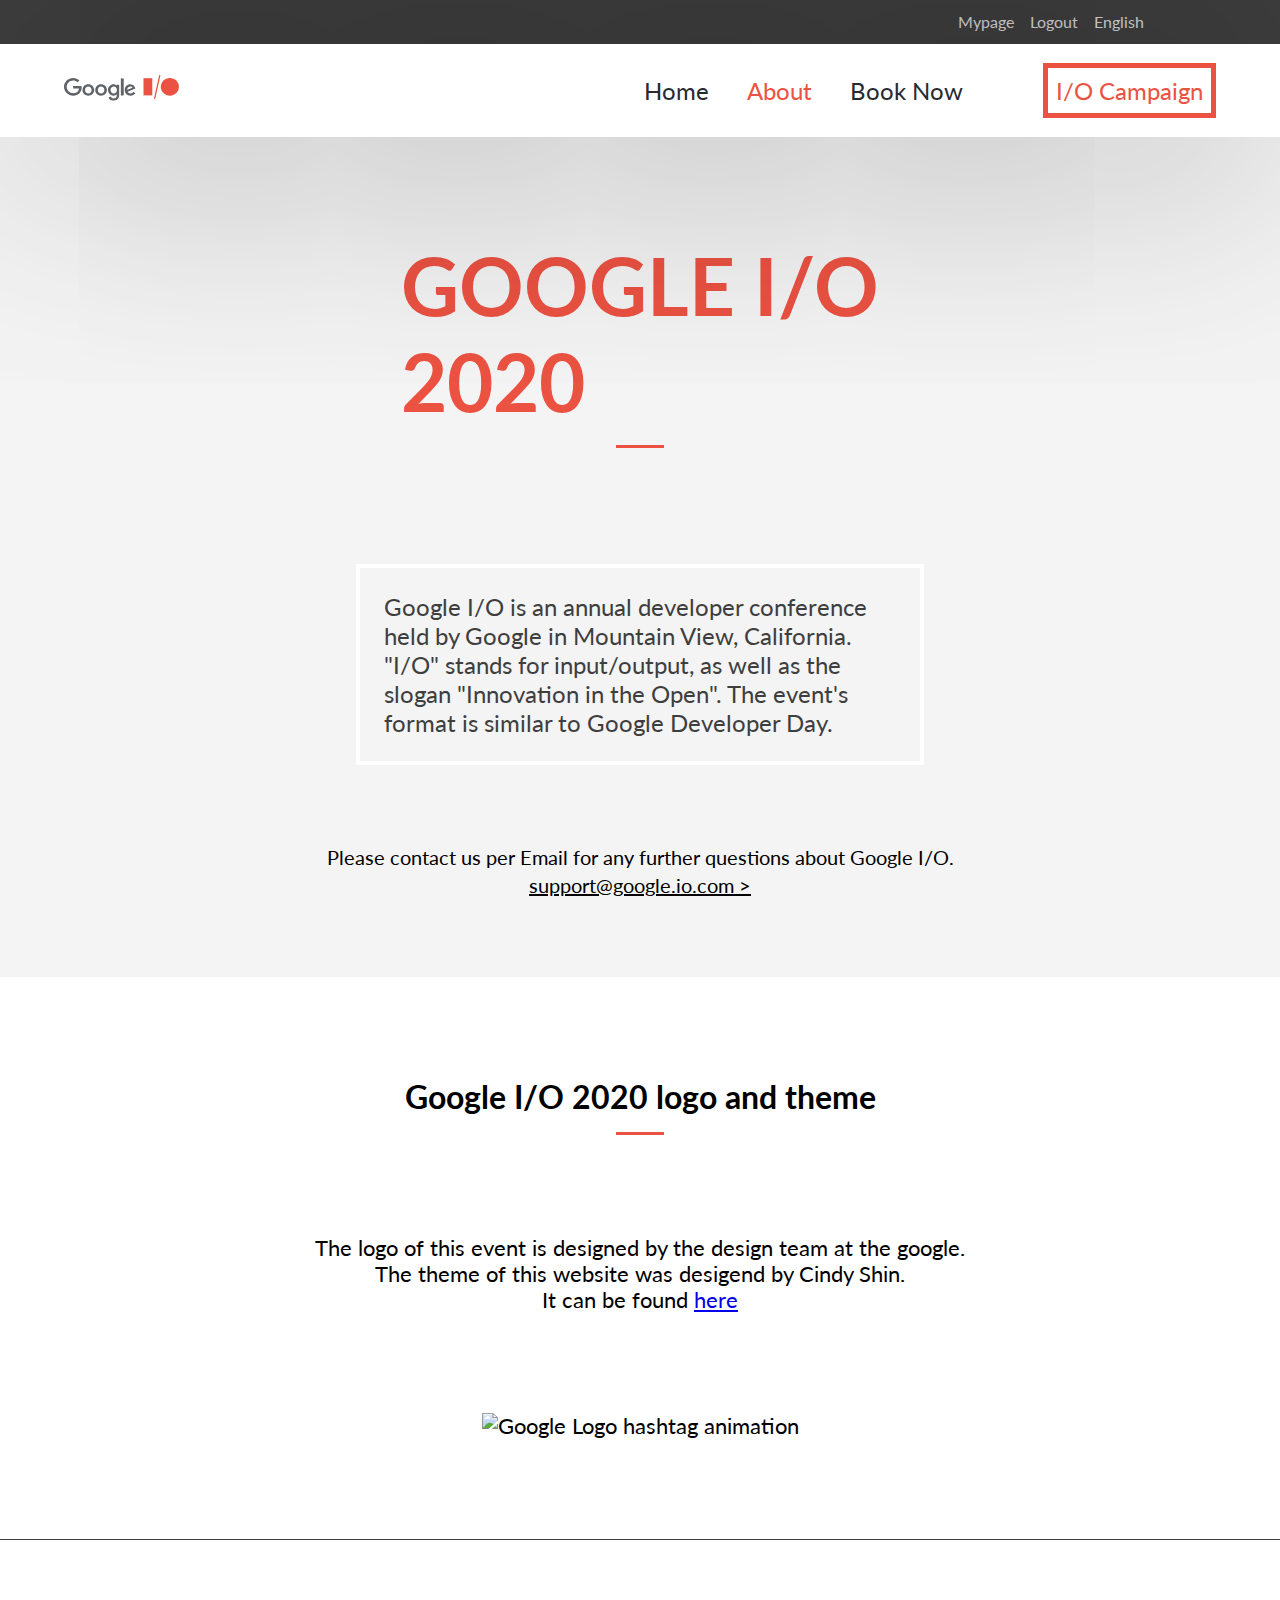
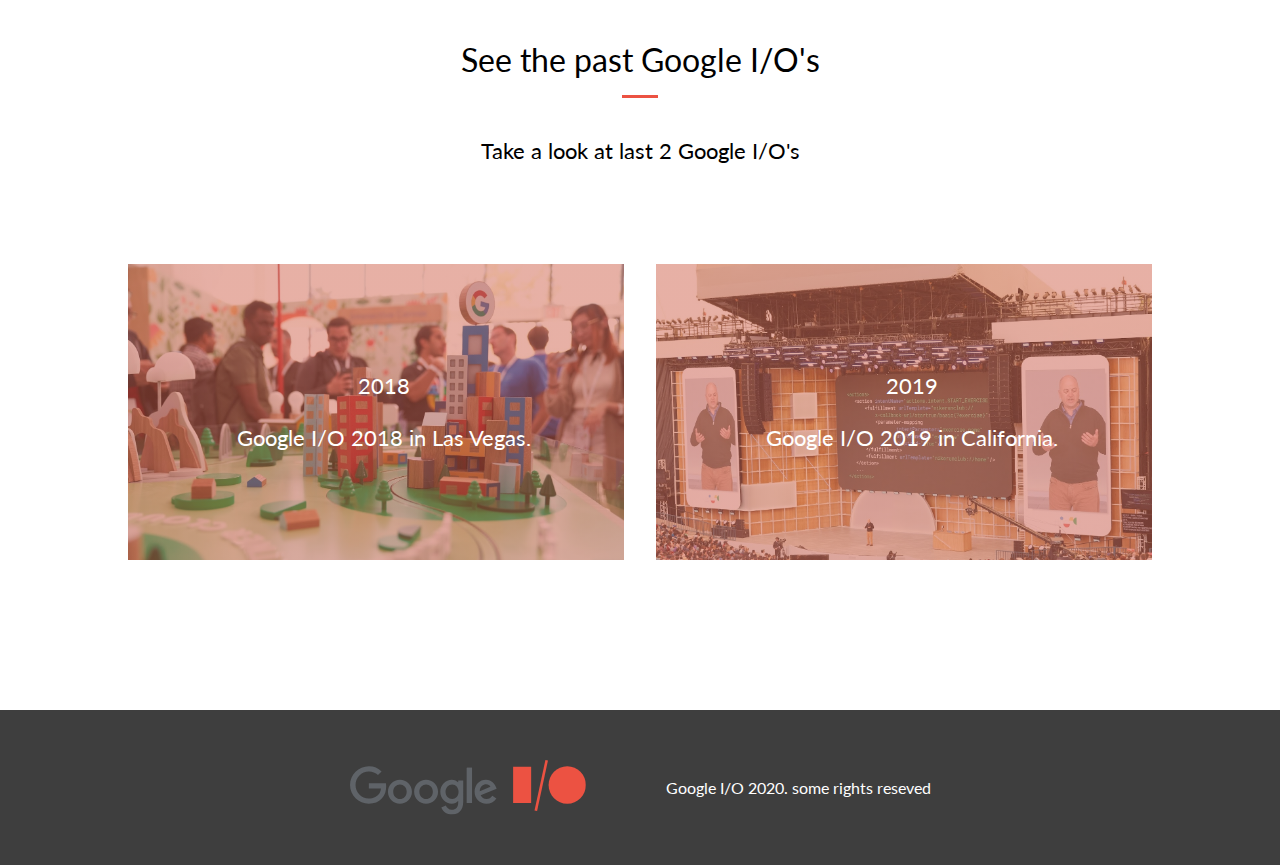
==== about.html @ d373714a "Added content in Book Now page" ====
<!DOCTYPE html>
<html lang="en">
<head>
    <meta charset="UTF-8">
    <meta name="viewport" content="width=device-width, initial-scale=1.0">
    <title>Google I/O</title>
    <link rel="stylesheet" href="header.css">
    <link rel="stylesheet" href="index.css">
    <link rel="stylesheet" href="about.css">
    <link rel="shortcut icon" href="images/Schedule–GoogleI_O2018-0.svg">
    <link href="https://fonts.googleapis.com/css2?family=Lato:ital,wght@0,100;0,300;0,400;0,700;0,900;1,100;1,300&display=swap" rel="stylesheet">
    <script src="https://kit.fontawesome.com/b25b506002.js" crossorigin="anonymous"></script>
</head>
<body>
    <header>
        <div class="upper-nav hide-on-mobile">
            <ul class="upper-nav-a">
                <li>
                    <a class="eas" href="#">
                        English
                    </a>
                    <a class="eas" href="#">
                        Logout
                    </a>
                    <a class="eas" href="#">
                        Mypage
                    </a>
                    <a class="icon" href="#">
                        <i class="fab fa-twitter"></i>
                    </a>
                    <a class="icon" href="#">
                        <i class="fab fa-facebook-f"></i>
                    </a>
                </li>
            </ul>
        </div>
    </header>
    <nav class="hide-on-mobile">
        <div class="lower-nav">
            <div class="w-10 m-auto">
                <img src="images/GoogleI_O2020-0.svg" alt="IO_Logo">
            </div>
            <div class="nav-links">
                <div class="p1">
                    <a class="no-text-decoration p1" href="/Index.html">
                        Home
                    </a>
                    <a class="no-text-decoration current-page p1" href="/about.html">
                        About
                    </a>
                    <a class="no-text-decoration p1" href="/booknow.html">
                        Book Now
                    </a>
                </div>
                <div class="no-text-decoration">
                    <a class="campaign no-text-decoration p2" href="#">
                        I/O Campaign
                    </a>
                </div>
            </div>
        </div>
    </nav>
    <nav class="show-on-mobile">
        <button class="hamburger">
            <img src="images/hamburger.png" class="icon" alt="hamburger">
        </button>
    </nav>
    <section>
         <div class="about-event">
            <div class="support-event align-center">
                <h1>GOOGLE I/O</h1>
                <h1>2020</h1>
            </div>
            <div class="about-event-quote">
                Google I/O is an annual developer conference held by Google in Mountain View, California. "I/O" stands for input/output, as well as the slogan "Innovation in the Open". The event's format is similar to Google Developer Day.
            </div>
            <div class="contact-us">
                <p>Please contact us per Email for any further questions about Google I/O.</p>
            </div>
            <div class="email align-center">
                <p class="m-auto">support@google.io.com ></p>
            </div>
        </div>
    </section>
    <section class="summit-logo">
        <div class="event-name align-center">
            <h4>Google I/O 2020 logo and theme</h4>
        </div>
        <div class="credit-section">
            <div class="credits align-center">
                <p>The logo of this event is designed by the design team at the google.</p>
            </div>
            <div class="credits align-center">
                <p>The theme of this website was desigend by Cindy Shin.</p>
            </div>
            <div class="credits align-center">
                <p>It can be found <a href="https://www.behance.net/gallery/29845175/CC-Global-Summit-2015" class="link-without-decoration">here</a></p>
            </div>
        </div>
        <div class="credits align-center">
            <img alt="Google Logo hashtag animation" class="w-100" src="https://storage.googleapis.com/io-2020-266123.appspot.com/assets/global/hashtag-logo.gif">
        </div>
    </section>
    <aside class="past">
        <div class="old-event align-center">
            See the past Google I/O's
        </div>
        <div class="credits align-center credit-section">
            <p>Take a look at last 2 Google I/O's</p>
        </div>
        <div class="past-event">
            <div class="event-one">
                <div class="bottomLeft">
                    <div class="credits align-center color-white">
                        <div class="credits align-center color-white ">
                            2018
                        </div>
                        <br/>
                        <div class="credits align-center color-white">
                            Google I/O 2018 in Las Vegas.
                        </div>
                    </div>
                    
                </div>
            </div>
            <div class="event-two">
                <div class="bottomLeft">
                    <div class="credits align-center color-white">
                        <div class="credits align-center color-white ">
                            2019
                        </div>
                        <br/>
                        <div class="credits align-center color-white">
                            Google I/O 2019 in California.
                        </div>
                    </div>
                </div>
            </div>
        </div>
    </aside>
    <footer class="footer dark-background">
        <img src="images/GoogleI_O2020-0.svg" class="image-width-20" alt="IO_Logo">
        <span class="margin-left-large color-white">Google I/O 2020. some rights reseved</span>
    </footer>
</body>
</html>
---- header.css ----
:root {
  --black-color: #272a31;
  --orange-color: #ec5242;
  --light-grey-color: #d3d3d3;
  --dark-grey-color: #3e3e3e;
}

* {
  margin: 0;
  padding: 0;
  font-family: "Lato", sans-serif;
}

@font-face {
  font-family: cocogoose, sans-serif;
  src: url("fonts/Cocogoose Pro Regular Trial.ttf");
}

/* Header styling: */

.upper-nav {
  background-color: var(--dark-grey-color);
  height: 1.75rem;
  width: 100%;
  padding: 0.5rem 0;
}

.upper-nav-a {
  margin-right: 10%;
}

.eas {
  font-family: Lato, sans-serif;
  font-weight: 400;
  font-size: 1rem;
  text-decoration: none;
  float: right;
  padding: 0.25rem 0.5rem;
  color: var(--light-grey-color);
}

.icon {
  float: right;
  padding: 0.25rem 0.5rem;
  color: var(--light-grey-color);
}

/* Hover aettings: */

.fa-facebook-f:hover {
  color: #3b5998;
}

.fa-twitter:hover {
  color: #00acee;
}

.eas:hover {
  color: var(--orange-color);
}

.w-10 {
  width: 10%;
}

.lower-nav {
  display: flex;
  background-color: white;
  justify-content: space-between;
  font-size: 1.5rem;
  color: var(--black-color);
  padding: 1rem 5%;
  z-index: 3;
}

nav {
  position: sticky;
  top: 0;
  z-index: 2;
}

.hide-on-mobile {
  box-shadow: 0 5px 300px -20px rgba(0, 0, 0, 0.75);
}

.nav-links {
  float: right;
  display: flex;
  justify-content: right;
  color: var(--black-color);
  align-items: center;
}

.no-text-decoration {
  color: var(--black-color);
  text-decoration: none;
}

.no-text-decoration:hover,
.current-page {
  color: var(--orange-color);
}

.p1 {
  padding: 1rem;
}

.p2 {
  padding: 0.5rem;
}

.m-auto {
  margin: auto 0;
}

.campaign {
  color: var(--orange-color);
  border: 5px solid var(--orange-color);
  margin-left: 3rem;
}

@media (max-width: 768px) {
  .hide-on-mobile {
    display: none;
  }
}
---- index.css ----
.hero-image {
  width: 100%;
  height: 15rem;
  background-repeat: no-repeat;
  object-fit: cover;
  object-position: center;
  position: relative;
  opacity: 10%;
}

.hero-text {
  position: absolute;
  bottom: 5%;
  left: 10%;
  font-family: "Lato", sans-serif;
  color: var(--orange-color);
}

.relative-position {
  position: relative;
}

.support-text {
  color: var(--orange-color);
  font-family: cocogoose, sans-serif;
  font-weight: 900;
}

h1 {
  font-size: 5rem;
}

h2 {
  font-size: 3rem;
}

.event-info {
  background-color: #f4f4f4;
  padding-left: 10%;
}

.event-quote {
  width: 40%;
  margin-top: 1rem;
  padding: 1.5rem;
  color: var(--black-color);
  font-family: "Lato", sans-serif;
  border: solid 4px #fff;
}

.event-time {
  margin-top: 3rem;
  font-size: 3rem;
  font-weight: 700;
  font-family: cocogoose, sans-serif;
  color: var(--dark-grey-color);
}

.event-location {
  font-size: 2rem;
  font-weight: 400;
  font-family: "Lato", sans-serif;
  color: var(--dark-grey-color);
  padding-bottom: 150px;
}

.main-program {
  background-color: var(--black-color);
  padding: 4rem 10%;
  display: grid;
  grid-template-rows: 125px auto 75px;
  grid-template-columns: repeat(5, auto);
  grid-gap: 0.5rem;
}

.heading-here {
  grid-row: 1;
  grid-column: 2/5;
  color: white;
  font-size: 2rem;
  margin: 0 auto;
}

.heading-here::after,
.partners-text::after {
  content: "";
  display: block;
  margin: 0 auto;
  width: 20%;
  padding-top: 1rem;
  border-bottom: solid 2px var(--orange-color);
}

.light-background {
  background-color: #3c3f46;
}

.flex-program {
  display: flex;
  flex-direction: column;
  flex-wrap: nowrap;
  align-items: center;
  font-size: x-large;
}

.program-padding {
  padding: 1rem 0.5rem;
}

.color-white {
  color: #fff;
}

.first-program {
  grid-row: 2;
  grid-column: 1;
}

.second-program {
  grid-row: 2;
  grid-column: 2;
}

.third-program {
  grid-row: 2;
  grid-column: 3;
}

.fourth-program {
  grid-row: 2;
  grid-column: 4;
}

.fifth-program {
  grid-row: 2;
  grid-column: 5;
}

.first-program:hover,
.second-program:hover,
.third-program:hover,
.fourth-program:hover,
.fifth-program:hover {
  border: 2px solid #fff;
}

.program-image {
  height: 3rem;
  margin: 0.5rem;
}

.small-font {
  font-size: 1.5rem;
  margin: 0 0.5rem;
}

.program-head {
  margin: 1rem auto 0.5rem auto;
  color: var(--orange-color);
}

@media (max-width: 1024px) {
  .main-program {
    padding: 2rem 0;
  }
}

.whole-program {
  grid-row: 3;
  grid-column: 2/5;
  margin: auto;
  text-decoration: underline;
}

.featured-guests {
  display: grid;
  padding: 0 10%;
  grid-template-rows: 200px repeat(4, 1fr);
  grid-template-columns: repeat(2, 1fr);
}

.heading-guest {
  grid-row: 1;
  grid-column: 1/-1;
  color: var(--black-color);
  font-size: 2rem;
  margin: auto;
}

.heading-guest::after {
  content: "";
  display: block;
  margin: 0 auto;
  width: 20%;
  padding-top: 1rem;
  border-bottom: solid 2px var(--orange-color);
}

.guest-profile {
  display: flex;
}

.guest-image {
  margin: 1rem;
  width: 25%;
  min-width: 25%;
}

.guest-image-size {
  width: 100%;
}

.about-guest {
  margin: 0.5rem;
}

.guest-name {
  font-size: 2rem;
  color: #000;
}

.guest-info {
  font-size: 1rem;
  color: var(--orange-color);
}

.show-on-mobile {
  display: none;
}

.icon {
  width: 20px;
}

.hamburger {
  margin-top: 2rem;
  background: transparent;
  left: 2rem;
  position: absolute;
  display: sticky;
  border: none;
}

.guest-info::after {
  display: block;
  content: "";
  left: 0;
  bottom: 0;
  height: 10px;
  width: 10%;
  border-bottom: 1px solid #000;
}

.guest-details {
  margin-top: 10px;
  color: #000;
}

.first-guest {
  grid-row: 2;
  grid-column: 1;
}

.second-guest {
  grid-row: 2;
  grid-column: 2;
}

.third-guest {
  grid-row: 3;
  grid-column: 1;
}

.fourth-guest {
  grid-row: 3;
  grid-column: 2;
}

.fifth-guest {
  grid-row: 4;
  grid-column: 1;
}

.sixth-guest {
  grid-row: 4;
  grid-column: 2;
}

.seventh-guest {
  grid-row: 5;
  grid-column: 1;
}

.eighth-guest {
  grid-row: 5;
  grid-column: 2;
}

.partners {
  width: 100%;
  margin-top: 30px;
  background-color: var(--dark-grey-color);
}

.partners-text {
  color: white;
  font-size: 2rem;
  width: max-content;
  padding: 30px;
  margin: 0 auto;
}

.partners-logo {
  display: flex;
  justify-content: space-around;
  flex-wrap: nowrap;
  align-items: center;
}

.restrict-partner-image {
  width: 200px;
  max-width: 200px;
  margin-bottom: 50px;
}

.footer {
  padding: 50px;
  display: flex;
  justify-content: center;
  flex-wrap: nowrap;
  align-items: center;
}

.margin-left-large {
  margin-left: 5rem;
}

.image-width-20 {
  width: 20%;
}

@media (max-width: 768px) {
  .hide-on-mobile {
    display: none;
  }

  .main-program {
    grid-template-rows: 125px repeat(5, 1fr) 75px;
    grid-template-columns: 0.5rem 1fr 0.5rem;
    grid-gap: 0.5rem;
  }

  .whole-program {
    grid-row: 7;
    grid-column: 2;
  }

  .heading-here {
    grid-row: 1;
    grid-column: 2;
  }

  .first-program {
    grid-row: 2;
    grid-column: 2;
  }

  .second-program {
    grid-row: 3;
    grid-column: 2;
  }

  .third-program {
    grid-row: 4;
    grid-column: 2;
  }

  .fourth-program {
    grid-row: 5;
    grid-column: 2;
  }

  .fifth-program {
    grid-row: 6;
    grid-column: 2;
  }

  .flex-program {
    flex-direction: row;
  }

  .program-image {
    padding: 0.25rem;
  }

  .program-head {
    padding: 0.25rem;
  }

  .small-font {
    padding: 0.25rem;
  }

  .featured-guests {
    padding: 10px;
    grid-template-rows: 100px repeat(8, auto);
    grid-template-columns: 1fr;
  }

  .first-guest {
    grid-row: 2;
    grid-column: 1;
  }

  .second-guest {
    grid-row: 3;
    grid-column: 1;
  }

  .third-guest {
    grid-row: 4;
    grid-column: 1;
  }

  .fourth-guest {
    grid-row: 5;
    grid-column: 1;
  }

  .fifth-guest {
    grid-row: 6;
    grid-column: 1;
  }

  .sixth-guest {
    grid-row: 7;
    grid-column: 1;
  }

  .seventh-guest {
    grid-row: 8;
    grid-column: 1;
  }

  .eighth-guest {
    grid-row: 9;
    grid-column: 1;
  }

  .heading-guest {
    grid-row: 1;
    grid-column: 1;
  }

  .show-on-mobile {
    display: block;
  }
}
---- about.css ----
.support-event {
  font-family: cocogoose, sans-serif;
  font-weight: 900;
  padding: 100px;
  color: var(--orange-color);
}

.align-center {
  margin: 0 auto;
  width: max-content;
  max-width: 100%;
}

.event-name {
  padding: 100px;
  font-size: 2rem;
}

.old-event {
  padding: 100px 0 40px 0;
  font-size: 2rem;
}

.support-event::after,
.event-name::after,
.old-event::after {
  content: "";
  display: block;
  margin: 0 auto;
  width: 10%;
  padding-top: 1rem;
  border-bottom: solid 3px var(--orange-color);
}

.about-event {
  background-color: #f4f4f4;
  margin: 0 auto;
}

.about-event-quote {
  width: 40%;
  margin: 1rem auto;
  padding: 1.5rem;
  color: var(--dark-grey-color);
  font-family: "Lato", sans-serif;
  font-size: 1.5rem;
  border: solid 4px #fff;
}

.contact-us {
  width: max-content;
  max-width: 100%;
  margin: 5rem auto 0.25rem auto;
  font-size: 1.25rem;
  font-family: "Lato", sans-serif;
}

.email {
  font-size: 1.25rem;
  font-family: "Lato", sans-serif;
  padding-bottom: 5rem;
  text-decoration: underline;
}

.summit-logo {
  background-color: #fff;
  width: 100%;
  padding-bottom: 100px;
  border-bottom: 1px solid var(--dark-grey-color);
}

.credits {
  font-size: 1.35rem;
}

.credit-section {
  padding-bottom: 100px;
}

.past-event {
  padding: 0 10%;
  display: grid;
  grid-template-rows: 296px;
  grid-template-columns: repeat(2, 1fr);
  grid-gap: 2rem;
}

.event-one {
  grid-row: 1;
  grid-column: 1;
  padding: 0 0.5rem 0.5rem 0.5rem;
  background-size: cover;
  background-image: linear-gradient(to right, rgba(207, 98, 76, 0.5), rgba(207, 98, 76, 0.5)), url(images/image-2018.jpg);
  position: relative;
}

.event-two {
  grid-row: 1;
  grid-column: 2;
  padding: 0 0.5rem 0.5rem 0.5rem;
  background-size: cover;
  background-image: linear-gradient(to right, rgba(207, 98, 76, 0.5), rgba(207, 98, 76, 0.5)), url(images/image-2019.jpg);
  position: relative;
}

.image-width {
  width: 100%;
  vertical-align: middle;
}

.bottomLeft {
  position: absolute;
  color: #fff;
  vertical-align: middle;
  width: 100%;
  height: 100%;
  display: flex;
  align-items: center;
}

.past {
  padding-bottom: 150px;
}

.dark-background {
  background-color: var(--dark-grey-color);
}

@media (max-width: 768px) {
  .past-event {
    grid-template-rows: 296px 296px;
    grid-template-columns: 1fr;
  }

  .event-two {
    grid-row: 2;
    grid-column: 1;
  }

  .w-100 {
    width: 250px;
    margin: 0 auto;
  }

  .support-event,
  .event-name,
  .footer,
  .past-event {
    padding: 10px;
  }

  .link-without-decoration {
    text-decoration: none;
    color: #000;
  }
}
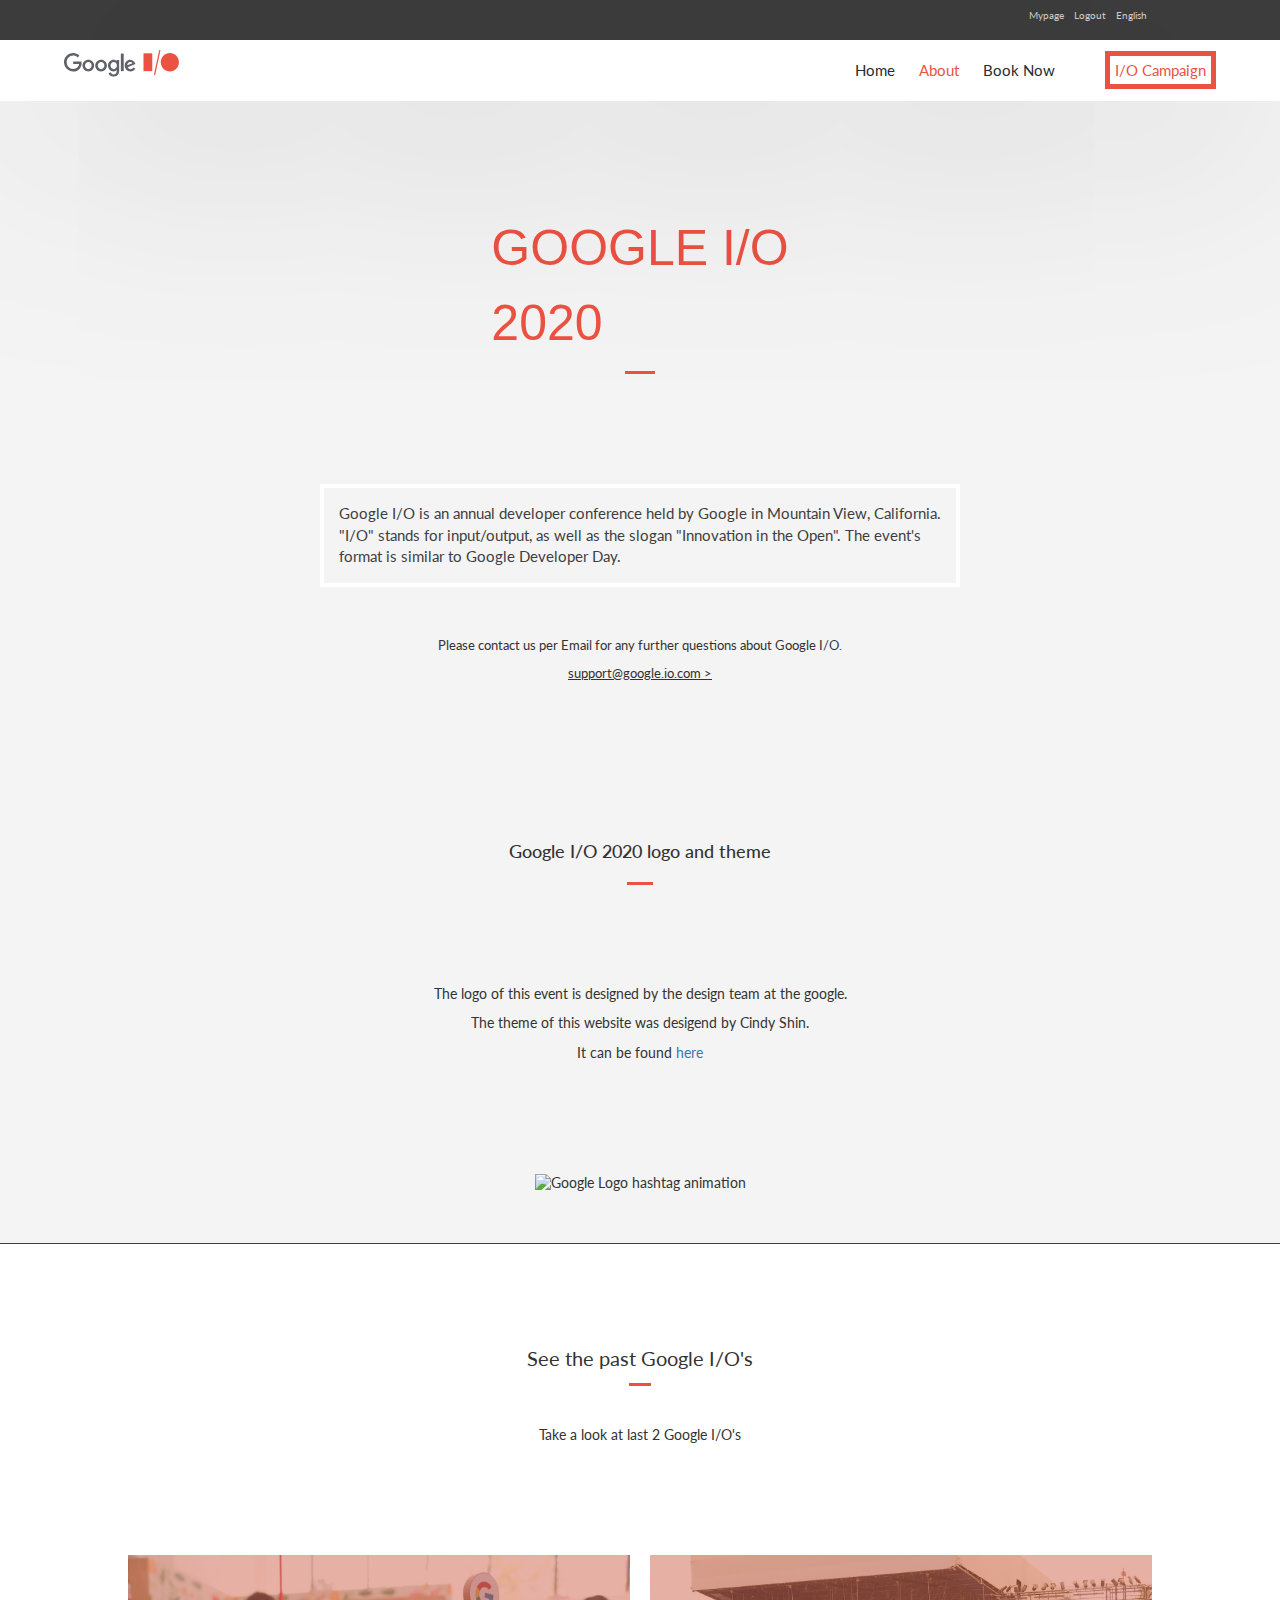
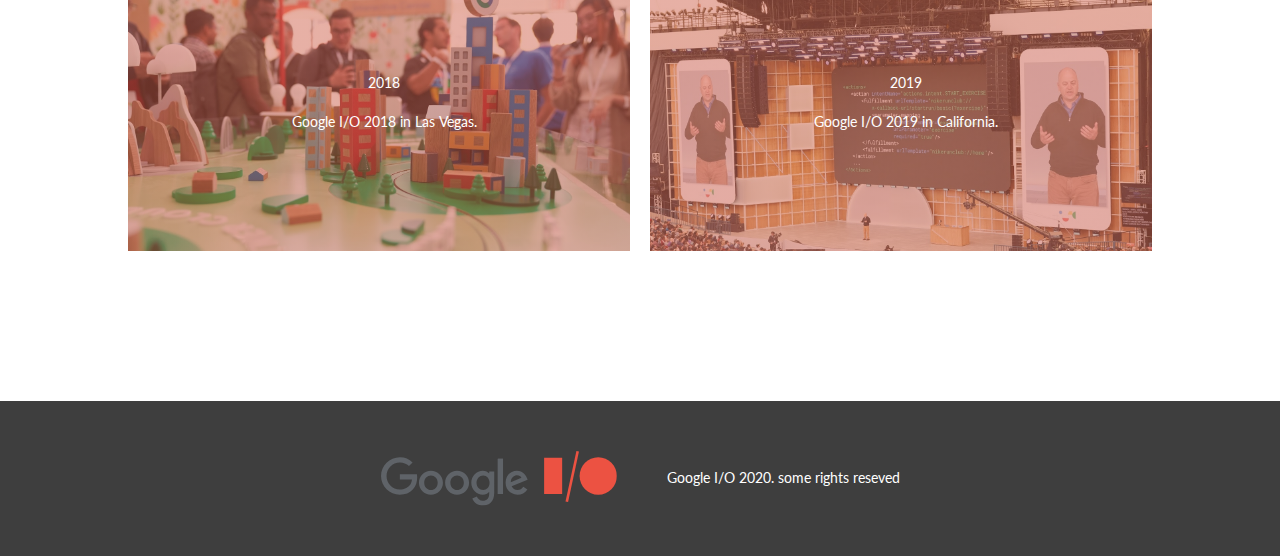
==== commit 6ce7f535: "Merged Css classes into one" ====
--- a/about.html
+++ b/about.html
@@ -4,11 +4,13 @@
     <meta charset="UTF-8">
     <meta name="viewport" content="width=device-width, initial-scale=1.0">
     <title>Google I/O</title>
-    <link rel="stylesheet" href="header.css">
     <link rel="stylesheet" href="index.css">
-    <link rel="stylesheet" href="about.css">
     <link rel="shortcut icon" href="images/Schedule–GoogleI_O2018-0.svg">
     <link href="https://fonts.googleapis.com/css2?family=Lato:ital,wght@0,100;0,300;0,400;0,700;0,900;1,100;1,300&display=swap" rel="stylesheet">
+    <link href="https://stackpath.bootstrapcdn.com/bootstrap/4.4.1/css/bootstrap.min.css" rel="stylesheet" integrity="sha384-Vkoo8x4CGsO3+Hhxv8T/Q5PaXtkKtu6ug5TOeNV6gBiFeWPGFN9MuhOf23Q9Ifjh" crossorigin="anonymous">
+    <script src="https://cdnjs.cloudflare.com/ajax/libs/jquery/2.1.3/jquery.min.js"></script>
+    <script src="https://cdnjs.cloudflare.com/ajax/libs/twitter-bootstrap/3.3.7/js/bootstrap.min.js"></script>
+    <link rel="stylesheet" href="https://cdnjs.cloudflare.com/ajax/libs/twitter-bootstrap/3.3.7/css/bootstrap.min.css">
     <script src="https://kit.fontawesome.com/b25b506002.js" crossorigin="anonymous"></script>
 </head>
 <body>
@@ -36,19 +38,19 @@
         </div>
     </header>
     <nav class="hide-on-mobile">
-        <div class="lower-nav">
-            <div class="w-10 m-auto">
+        <div class="lower-nav bg-white">
+            <div class="w-10">
                 <img src="images/GoogleI_O2020-0.svg" alt="IO_Logo">
             </div>
             <div class="nav-links">
                 <div class="p1">
-                    <a class="no-text-decoration p1" href="/Index.html">
+                    <a class="no-text-decoration p1" href="Index.html">
                         Home
                     </a>
-                    <a class="no-text-decoration current-page p1" href="/about.html">
+                    <a class="no-text-decoration current-page p1" href="about.html">
                         About
                     </a>
-                    <a class="no-text-decoration p1" href="/booknow.html">
+                    <a class="no-text-decoration p1" href="booknow.html">
                         Book Now
                     </a>
                 </div>
@@ -60,10 +62,22 @@
             </div>
         </div>
     </nav>
-    <nav class="show-on-mobile">
-        <button class="hamburger">
-            <img src="images/hamburger.png" class="icon" alt="hamburger">
-        </button>
+    <nav class=" bg-white sticky-top show-on-mobile navbar navbar-expand-lg mb-0">
+        <div class="container-fluid main-nav">
+            <button class="navbar-toggler ml-auto" type="button" data-toggle="collapse" data-target="#navbarSupportedContent" aria-controls="navbarSupportedContent" aria-expanded="false" aria-label="Toggle navigation">
+              <i class="fas fa-bars fa-2x"></i>
+            </button>
+    
+          <div class="collapse navbar-collapse" id="navbarSupportedContent">
+            <ul class="navbar-nav ml-auto">
+              <li class="nav-item"><a class="nav-link" href="index.html">Home</a></li>
+              <li class="nav-item"><a class="nav-link current-page" href="about.html">About</a></li>          
+              <li class="nav-item"><a class="nav-link" href="booknow.html">Book Now</a></li>
+            </ul>
+            
+            <div class="campaign">I/O Campaign</div>
+          </div>
+        </div>
     </nav>
     <section>
          <div class="about-event">
@@ -109,7 +123,7 @@
             <p>Take a look at last 2 Google I/O's</p>
         </div>
         <div class="past-event">
-            <div class="event-one">
+            <div class="event-one event-image">
                 <div class="bottomLeft">
                     <div class="credits align-center color-white">
                         <div class="credits align-center color-white ">
@@ -123,7 +137,7 @@
                     
                 </div>
             </div>
-            <div class="event-two">
+            <div class="event-two event-image">
                 <div class="bottomLeft">
                     <div class="credits align-center color-white">
                         <div class="credits align-center color-white ">
--- a/index.css
+++ b/index.css
@@ -1,3 +1,119 @@
+:root {
+  --black-color: #272a31;
+  --orange-color: #ec5242;
+  --light-grey-color: #d3d3d3;
+  --dark-grey-color: #3e3e3e;
+}
+
+* {
+  margin: 0;
+  padding: 0;
+  font-family: "Lato", sans-serif;
+}
+
+/* Header styling: */
+
+.upper-nav {
+  background-color: var(--dark-grey-color);
+  height: max-content;
+  width: 100%;
+  padding: 0.5rem 0;
+}
+
+.upper-nav-a {
+  margin-right: 10%;
+}
+
+.eas {
+  font-family: Lato, sans-serif;
+  font-weight: 400;
+  font-size: 1rem;
+  text-decoration: none;
+  float: right;
+  padding: 0.25rem 0.5rem;
+  color: var(--light-grey-color);
+}
+
+.icon {
+  float: right;
+  padding: 0.25rem 0.5rem;
+  color: var(--light-grey-color);
+}
+
+/* Hover aettings: */
+
+.fa-facebook-f:hover {
+  color: #3b5998;
+}
+
+.fa-twitter:hover {
+  color: #00acee;
+}
+
+.eas:hover {
+  color: var(--orange-color);
+}
+
+.w-10 {
+  width: 10%;
+}
+
+.bg-white {
+  background-color: white !important;
+}
+
+.lower-nav {
+  display: flex;
+  justify-content: space-between;
+  font-size: 1.5rem;
+  color: var(--black-color);
+  padding: 1rem 5%;
+  z-index: 3;
+}
+
+nav {
+  position: sticky !important;
+  top: 0;
+  z-index: 2;
+}
+
+.hide-on-mobile {
+  box-shadow: 0 5px 300px -20px rgba(0, 0, 0, 0.75);
+}
+
+.nav-links {
+  float: right;
+  display: flex;
+  justify-content: right;
+  color: var(--black-color);
+  align-items: center;
+}
+
+.no-text-decoration {
+  color: var(--black-color);
+  text-decoration: none !important;
+}
+
+.no-text-decoration:hover,
+.current-page {
+  color: var(--orange-color);
+}
+
+.p1 {
+  padding: 1rem;
+}
+
+.p2 {
+  padding: 0.5rem;
+}
+
+.campaign {
+  color: var(--orange-color);
+  border: 5px solid var(--orange-color);
+  margin-left: 3rem;
+}
+
+/*Index*/
 .hero-image {
   width: 100%;
   height: 15rem;
@@ -27,7 +143,7 @@
 }
 
 h1 {
-  font-size: 5rem;
+  font-size: 5rem !important;
 }
 
 h2 {
@@ -70,116 +186,22 @@
   display: grid;
   grid-template-rows: 125px auto 75px;
   grid-template-columns: repeat(5, auto);
+  grid-template-areas:
+    " . heading-here heading-here heading-here ."
+    "first-program second-program third-program fourth-program fifth-program"
+    ". whole-program whole-program whole-program .";
   grid-gap: 0.5rem;
 }
 
 .heading-here {
-  grid-row: 1;
-  grid-column: 2/5;
+  grid-area: heading-here;
   color: white;
   font-size: 2rem;
   margin: 0 auto;
 }
 
-.heading-here::after,
-.partners-text::after {
-  content: "";
-  display: block;
-  margin: 0 auto;
-  width: 20%;
-  padding-top: 1rem;
-  border-bottom: solid 2px var(--orange-color);
-}
-
-.light-background {
-  background-color: #3c3f46;
-}
-
-.flex-program {
-  display: flex;
-  flex-direction: column;
-  flex-wrap: nowrap;
-  align-items: center;
-  font-size: x-large;
-}
-
-.program-padding {
-  padding: 1rem 0.5rem;
-}
-
-.color-white {
-  color: #fff;
-}
-
-.first-program {
-  grid-row: 2;
-  grid-column: 1;
-}
-
-.second-program {
-  grid-row: 2;
-  grid-column: 2;
-}
-
-.third-program {
-  grid-row: 2;
-  grid-column: 3;
-}
-
-.fourth-program {
-  grid-row: 2;
-  grid-column: 4;
-}
-
-.fifth-program {
-  grid-row: 2;
-  grid-column: 5;
-}
-
-.first-program:hover,
-.second-program:hover,
-.third-program:hover,
-.fourth-program:hover,
-.fifth-program:hover {
-  border: 2px solid #fff;
-}
-
-.program-image {
-  height: 3rem;
-  margin: 0.5rem;
-}
-
-.small-font {
-  font-size: 1.5rem;
-  margin: 0 0.5rem;
-}
-
-.program-head {
-  margin: 1rem auto 0.5rem auto;
-  color: var(--orange-color);
-}
-
-@media (max-width: 1024px) {
-  .main-program {
-    padding: 2rem 0;
-  }
-}
-
-.whole-program {
-  grid-row: 3;
-  grid-column: 2/5;
-  margin: auto;
-  text-decoration: underline;
-}
-
-.featured-guests {
-  display: grid;
-  padding: 0 10%;
-  grid-template-rows: 200px repeat(4, 1fr);
-  grid-template-columns: repeat(2, 1fr);
-}
-
 .heading-guest {
+  grid-area: heading-guest;
   grid-row: 1;
   grid-column: 1/-1;
   color: var(--black-color);
@@ -187,6 +209,8 @@
   margin: auto;
 }
 
+.heading-here::after,
+.partners-text::after,
 .heading-guest::after {
   content: "";
   display: block;
@@ -196,6 +220,94 @@
   border-bottom: solid 2px var(--orange-color);
 }
 
+.light-background {
+  background-color: #3c3f46;
+}
+
+.flex-program {
+  display: flex;
+  flex-direction: column;
+  flex-wrap: nowrap;
+  align-items: center;
+  font-size: x-large;
+}
+
+.program-padding {
+  padding: 1rem 0.5rem;
+}
+
+.color-white {
+  color: #fff;
+}
+
+.first-program {
+  grid-area: first-program;
+}
+
+.second-program {
+  grid-area: second-program;
+}
+
+.third-program {
+  grid-area: third-program;
+}
+
+.fourth-program {
+  grid-area: fourth-program;
+}
+
+.fifth-program {
+  grid-area: fifth-program;
+}
+
+.whole-program {
+  grid-area: whole-program;
+  margin: auto;
+  text-decoration: underline;
+}
+
+.first-program:hover,
+.second-program:hover,
+.third-program:hover,
+.fourth-program:hover,
+.fifth-program:hover {
+  border: 2px solid #fff;
+}
+
+.program-image {
+  height: 3rem;
+  margin: 0.5rem;
+}
+
+.small-font {
+  font-size: 1.5rem;
+  margin: 0 0.5rem;
+}
+
+.program-head {
+  margin: 1rem auto 0.5rem auto;
+  color: var(--orange-color);
+}
+
+@media (max-width: 1024px) {
+  .main-program {
+    padding: 2rem 0;
+  }
+}
+
+.featured-guests {
+  display: grid;
+  padding: 0 10%;
+  grid-template-rows: 200px repeat(4, 1fr);
+  grid-template-columns: repeat(2, 1fr);
+  grid-template-areas:
+    " heading-guest heading-guest "
+    " first-guest second-guest "
+    " third-guest fourth-guest "
+    " fifth-guest sixth-guest "
+    " seventh-guest eighth-guest ";
+}
+
 .guest-profile {
   display: flex;
 }
@@ -225,7 +337,7 @@
 }
 
 .show-on-mobile {
-  display: none;
+  display: none !important;
 }
 
 .icon {
@@ -257,43 +369,35 @@
 }
 
 .first-guest {
-  grid-row: 2;
-  grid-column: 1;
+  grid-area: first-guest;
 }
 
 .second-guest {
-  grid-row: 2;
-  grid-column: 2;
+  grid-area: second-guest;
 }
 
 .third-guest {
-  grid-row: 3;
-  grid-column: 1;
+  grid-area: third-guest;
 }
 
 .fourth-guest {
-  grid-row: 3;
-  grid-column: 2;
+  grid-area: fourth-guest;
 }
 
 .fifth-guest {
-  grid-row: 4;
-  grid-column: 1;
+  grid-area: fifth-guest;
 }
 
 .sixth-guest {
-  grid-row: 4;
-  grid-column: 2;
+  grid-area: sixth-guest;
 }
 
 .seventh-guest {
-  grid-row: 5;
-  grid-column: 1;
+  grid-area: seventh-guest;
 }
 
 .eighth-guest {
-  grid-row: 5;
-  grid-column: 2;
+  grid-area: eighth-guest;
 }
 
 .partners {
@@ -318,8 +422,8 @@
 }
 
 .restrict-partner-image {
-  width: 200px;
-  max-width: 200px;
+  width: 120px;
+  max-width: 120px;
   margin-bottom: 50px;
 }
 
@@ -339,64 +443,294 @@
   width: 20%;
 }
 
+/*About*/
+
+.support-event {
+  font-family: cocogoose, sans-serif;
+  font-weight: 900;
+  padding: 100px;
+  color: var(--orange-color);
+}
+
+.align-center {
+  margin: 0 auto;
+  width: max-content;
+  max-width: 100%;
+}
+
+.event-name {
+  padding: 100px;
+  font-size: 2rem;
+}
+
+.old-event {
+  padding: 100px 0 40px 0;
+  font-size: 2rem;
+}
+
+.support-event::after,
+.event-name::after,
+.old-event::after {
+  content: "";
+  display: block;
+  margin: 0 auto;
+  width: 10%;
+  padding-top: 1rem;
+  border-bottom: solid 3px var(--orange-color);
+}
+
+.about-event {
+  background-color: #f4f4f4;
+  margin: 0 auto;
+}
+
+.about-event-quote {
+  width: 50%;
+  margin: 1rem auto;
+  padding: 1.5rem;
+  color: var(--dark-grey-color);
+  font-family: "Lato", sans-serif;
+  font-size: 1.5rem;
+  border: solid 4px #fff;
+}
+
+.contact-us {
+  width: max-content;
+  max-width: 100%;
+  margin: 5rem auto 0.25rem auto;
+  font-size: 1.25rem;
+  font-family: "Lato", sans-serif;
+}
+
+.email {
+  font-size: 1.25rem;
+  font-family: "Lato", sans-serif;
+  padding-bottom: 5rem;
+  text-decoration: underline;
+}
+
+.summit-logo {
+  background-color: #fff;
+  width: 100%;
+  padding-bottom: 100px;
+  border-bottom: 1px solid var(--dark-grey-color);
+}
+
+.credits {
+  font-size: 1.35rem;
+}
+
+.credit-section {
+  padding-bottom: 100px;
+}
+
+.past-event {
+  padding: 0 10%;
+  display: grid;
+  grid-template-rows: 296px;
+  grid-template-columns: repeat(2, 1fr);
+  grid-gap: 2rem;
+}
+
+.event-image {
+  padding: 0 0.5rem 0.5rem 0.5rem;
+  background-size: cover;
+  position: relative;
+}
+
+.event-one {
+  grid-row: 1;
+  grid-column: 1;
+  background-image: linear-gradient(to right, rgba(207, 98, 76, 0.5), rgba(207, 98, 76, 0.5)), url(images/image-2018.jpg);
+}
+
+.event-two {
+  grid-row: 1;
+  grid-column: 2;
+  background-image: linear-gradient(to right, rgba(207, 98, 76, 0.5), rgba(207, 98, 76, 0.5)), url(images/image-2019.jpg);
+}
+
+.bottomLeft {
+  position: absolute;
+  color: #fff;
+  vertical-align: middle;
+  width: 100%;
+  height: 100%;
+  display: flex;
+  align-items: center;
+}
+
+.past {
+  padding-bottom: 150px;
+}
+
+.dark-background {
+  background-color: var(--dark-grey-color);
+}
+
+
+/* Book Now */
+.align-center {
+  margin: 0 auto;
+  width: max-content;
+  max-width: 100%;
+}
+
+.select-ticket {
+  padding: 50px;
+  font-size: 2rem;
+}
+
+.summit-logo {
+  background-color: #f4f4f4;
+  width: 100%;
+  padding-bottom: 50px;
+}
+
+.select-lunch {
+  background-color: #fff;
+  width: 100%;
+  padding-bottom: 50px;
+}
+
+.select-ticket::after {
+  content: "";
+  display: block;
+  margin: 0 auto;
+  width: 20%;
+  padding-top: 1rem;
+  border-bottom: solid 2px var(--orange-color);
+}
+
+.rounded-border {
+  border: 2px solid var(--dark-grey-color);
+  padding: 10px;
+  text-align: center;
+  border-radius: 20px;
+  margin-bottom: 80px;
+}
+
+.color-orange {
+  color: var(--orange-color);
+  padding-right: 5px;
+}
+
+table {
+  margin: 0 10%;
+  border-collapse: collapse;
+  width: 80%;
+  border: var(--dark-grey-color) ridge 10px;
+}
+
+td,
+th {
+  border: 1px solid #ddd;
+  text-align: center;
+  padding: 8px;
+}
+
+tr:nth-child(odd) {
+  background-color: #ddd;
+}
+
+.menu {
+  border: 2px solid black;
+  margin: 0 10%;
+  border-collapse: collapse;
+  width: 80%;
+  margin-bottom: 20px;
+}
+
+.menu-head {
+  background-color: #f4f4f4;
+  height: 40px;
+  padding-top: 15px;
+}
+
+.menu-items {
+  display: flex;
+  justify-content: space-around;
+  padding: 20px 0;
+}
+
+.button {
+  width: max-content;
+  padding: 1rem;
+  font-size: 1.5rem;
+  color: #fff;
+  background-color: var(--orange-color);
+  cursor: pointer;
+}
+
+
 @media (max-width: 768px) {
   .hide-on-mobile {
     display: none;
+  }
+
+  .campaign {
+    margin: 0;
+  }
+
+  .event-quote {
+    width: 80%;
+  }
+
+  h1 {
+    font-size: 3rem !important;
+  }
+
+  .hero-image {
+    height: 8rem;
+  }
+
+  .event-location {
+    padding-bottom: 50px;
+  }
+
+  .restrict-partner-image {
+    width: 80px;
+    max-width: 80px;
+    margin-bottom: 30px;
+  }
+
+  .event-info {
+    background-color: #f4f4f4;
+    padding: 10px;
+  }
+  
+  .support-text {
+    padding-left: 10%;
+  }
+
+  .event-quote {
+    margin-left: 10%;
+  }
+
+  .past {
+    padding-bottom: 50px;
   }
 
   .main-program {
     grid-template-rows: 125px repeat(5, 1fr) 75px;
     grid-template-columns: 0.5rem 1fr 0.5rem;
     grid-gap: 0.5rem;
-  }
-
-  .whole-program {
-    grid-row: 7;
-    grid-column: 2;
-  }
-
-  .heading-here {
-    grid-row: 1;
-    grid-column: 2;
-  }
-
-  .first-program {
-    grid-row: 2;
-    grid-column: 2;
-  }
-
-  .second-program {
-    grid-row: 3;
-    grid-column: 2;
-  }
-
-  .third-program {
-    grid-row: 4;
-    grid-column: 2;
-  }
-
-  .fourth-program {
-    grid-row: 5;
-    grid-column: 2;
-  }
-
-  .fifth-program {
-    grid-row: 6;
-    grid-column: 2;
+    grid-template-areas:
+      " . heading-here . "
+      " . first-program . "
+      " . second-program . "
+      " . third-program . "
+      " . fourth-program . "
+      " . fifth-program . "
+      ". whole-program .";
   }
 
   .flex-program {
     flex-direction: row;
   }
 
-  .program-image {
-    padding: 0.25rem;
-  }
-
-  .program-head {
-    padding: 0.25rem;
-  }
-
+  .program-image,
+  .program-head,
   .small-font {
     padding: 0.25rem;
   }
@@ -405,54 +739,50 @@
     padding: 10px;
     grid-template-rows: 100px repeat(8, auto);
     grid-template-columns: 1fr;
-  }
-
-  .first-guest {
+    grid-template-areas:
+      " heading-guest "
+      " first-guest "
+      " second-guest "
+      " third-guest "
+      " fourth-guest "
+      " fifth-guest "
+      " sixth-guest "
+      " seventh-guest "
+      " eighth-guest ";
+  }
+
+  .show-on-mobile {
+    display: block !important;
+  }
+
+  .past-event {
+    grid-template-rows: 296px 296px;
+    grid-template-columns: 1fr;
+  }
+
+  .about-event-quote {
+    width: 70%;
+  }
+
+  .event-two {
     grid-row: 2;
     grid-column: 1;
   }
 
-  .second-guest {
-    grid-row: 3;
-    grid-column: 1;
-  }
-
-  .third-guest {
-    grid-row: 4;
-    grid-column: 1;
-  }
-
-  .fourth-guest {
-    grid-row: 5;
-    grid-column: 1;
-  }
-
-  .fifth-guest {
-    grid-row: 6;
-    grid-column: 1;
-  }
-
-  .sixth-guest {
-    grid-row: 7;
-    grid-column: 1;
-  }
-
-  .seventh-guest {
-    grid-row: 8;
-    grid-column: 1;
-  }
-
-  .eighth-guest {
-    grid-row: 9;
-    grid-column: 1;
-  }
-
-  .heading-guest {
-    grid-row: 1;
-    grid-column: 1;
-  }
-
-  .show-on-mobile {
-    display: block;
-  }
-}
+  .w-100 {
+    width: 250px;
+    margin: 0 auto;
+  }
+
+  .support-event,
+  .event-name,
+  .footer,
+  .past-event {
+    padding: 10px;
+  }
+
+  .link-without-decoration {
+    text-decoration: none;
+    color: #000;
+  }
+}
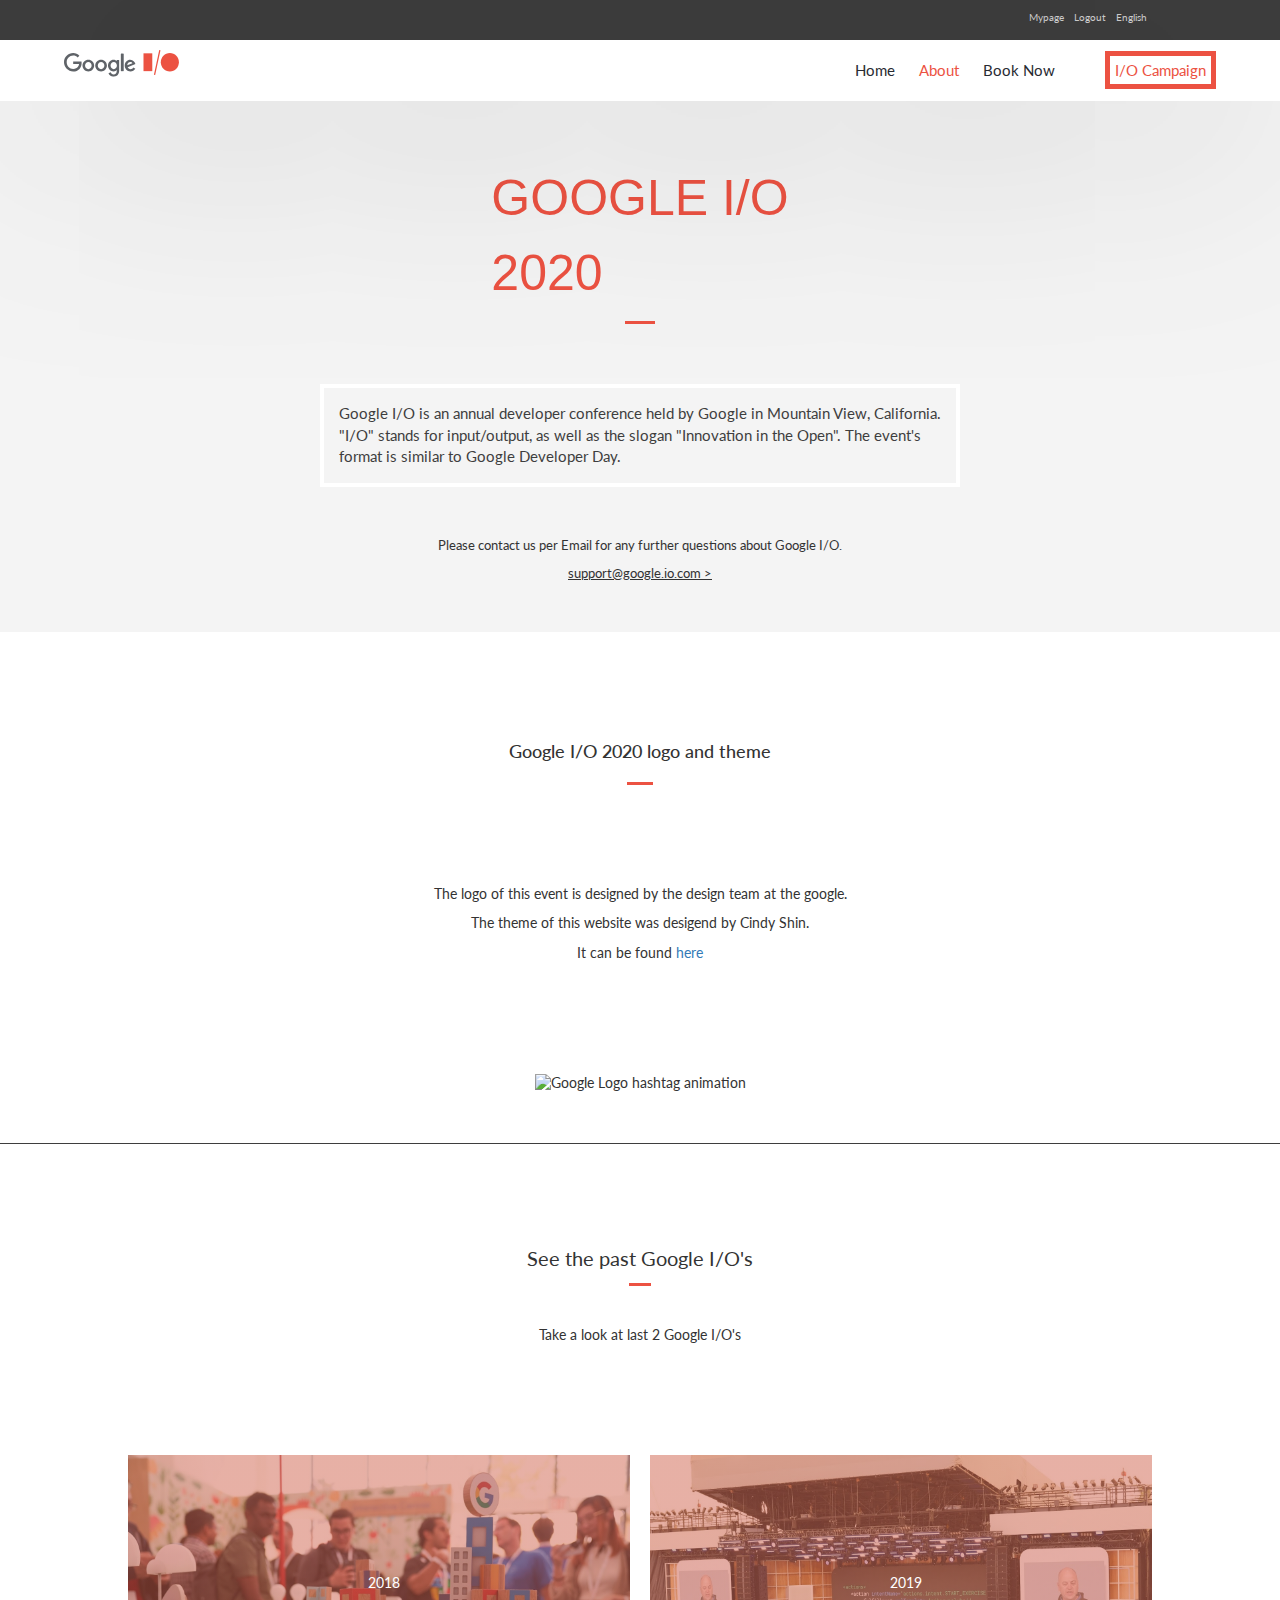
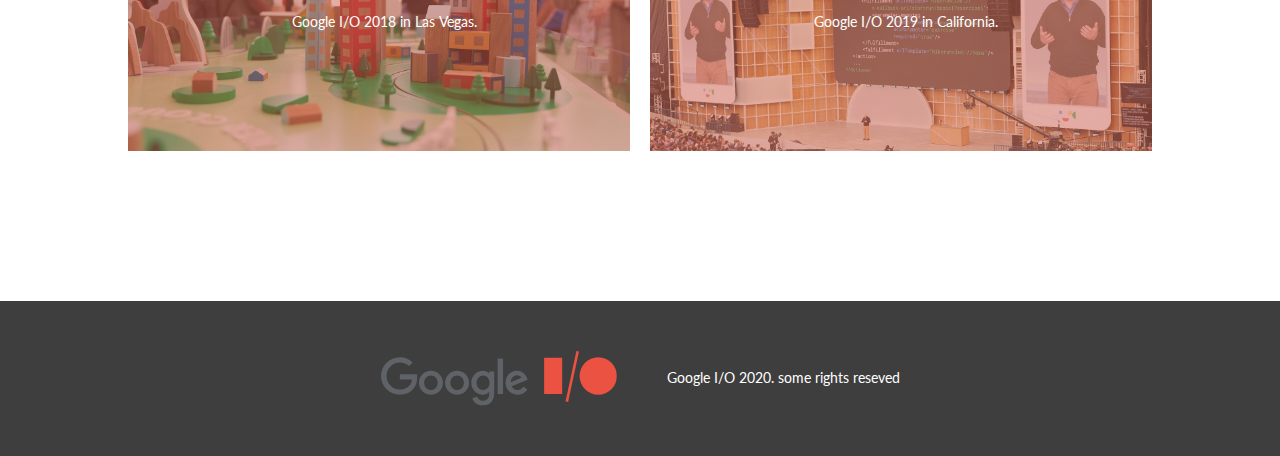
==== commit 7ee0b211: "Removed duplicate classes" ====
--- a/about.html
+++ b/about.html
@@ -18,19 +18,19 @@
         <div class="upper-nav hide-on-mobile">
             <ul class="upper-nav-a">
                 <li>
-                    <a class="eas" href="#">
+                    <a class="eas text-decoration-none mt-1" href="#">
                         English
                     </a>
-                    <a class="eas" href="#">
+                    <a class="eas text-decoration-none mt-1" href="#">
                         Logout
                     </a>
-                    <a class="eas" href="#">
+                    <a class="eas text-decoration-none mt-1" href="#">
                         Mypage
                     </a>
-                    <a class="icon" href="#">
+                    <a class="icon text-decoration-none mr-2" href="#">
                         <i class="fab fa-twitter"></i>
                     </a>
-                    <a class="icon" href="#">
+                    <a class="icon text-decoration-none mr-2" href="#">
                         <i class="fab fa-facebook-f"></i>
                     </a>
                 </li>
--- a/index.css
+++ b/index.css
@@ -113,7 +113,7 @@
   margin-left: 3rem;
 }
 
-/*Index*/
+/* Index */
 .hero-image {
   width: 100%;
   height: 15rem;
@@ -340,10 +340,6 @@
   display: none !important;
 }
 
-.icon {
-  width: 20px;
-}
-
 .hamburger {
   margin-top: 2rem;
   background: transparent;
@@ -443,12 +439,12 @@
   width: 20%;
 }
 
-/*About*/
+/* About */
 
 .support-event {
   font-family: cocogoose, sans-serif;
   font-weight: 900;
-  padding: 100px;
+  padding: 50px;
   color: var(--orange-color);
 }
 
@@ -512,7 +508,7 @@
 .summit-logo {
   background-color: #fff;
   width: 100%;
-  padding-bottom: 100px;
+  padding-bottom: 50px;
   border-bottom: 1px solid var(--dark-grey-color);
 }
 
@@ -568,23 +564,10 @@
   background-color: var(--dark-grey-color);
 }
 
-
 /* Book Now */
-.align-center {
-  margin: 0 auto;
-  width: max-content;
-  max-width: 100%;
-}
-
 .select-ticket {
   padding: 50px;
   font-size: 2rem;
-}
-
-.summit-logo {
-  background-color: #f4f4f4;
-  width: 100%;
-  padding-bottom: 50px;
 }
 
 .select-lunch {
@@ -674,6 +657,7 @@
 
   .event-quote {
     width: 80%;
+    margin-left: 10%;
   }
 
   h1 {
@@ -701,10 +685,6 @@
   
   .support-text {
     padding-left: 10%;
-  }
-
-  .event-quote {
-    margin-left: 10%;
   }
 
   .past {
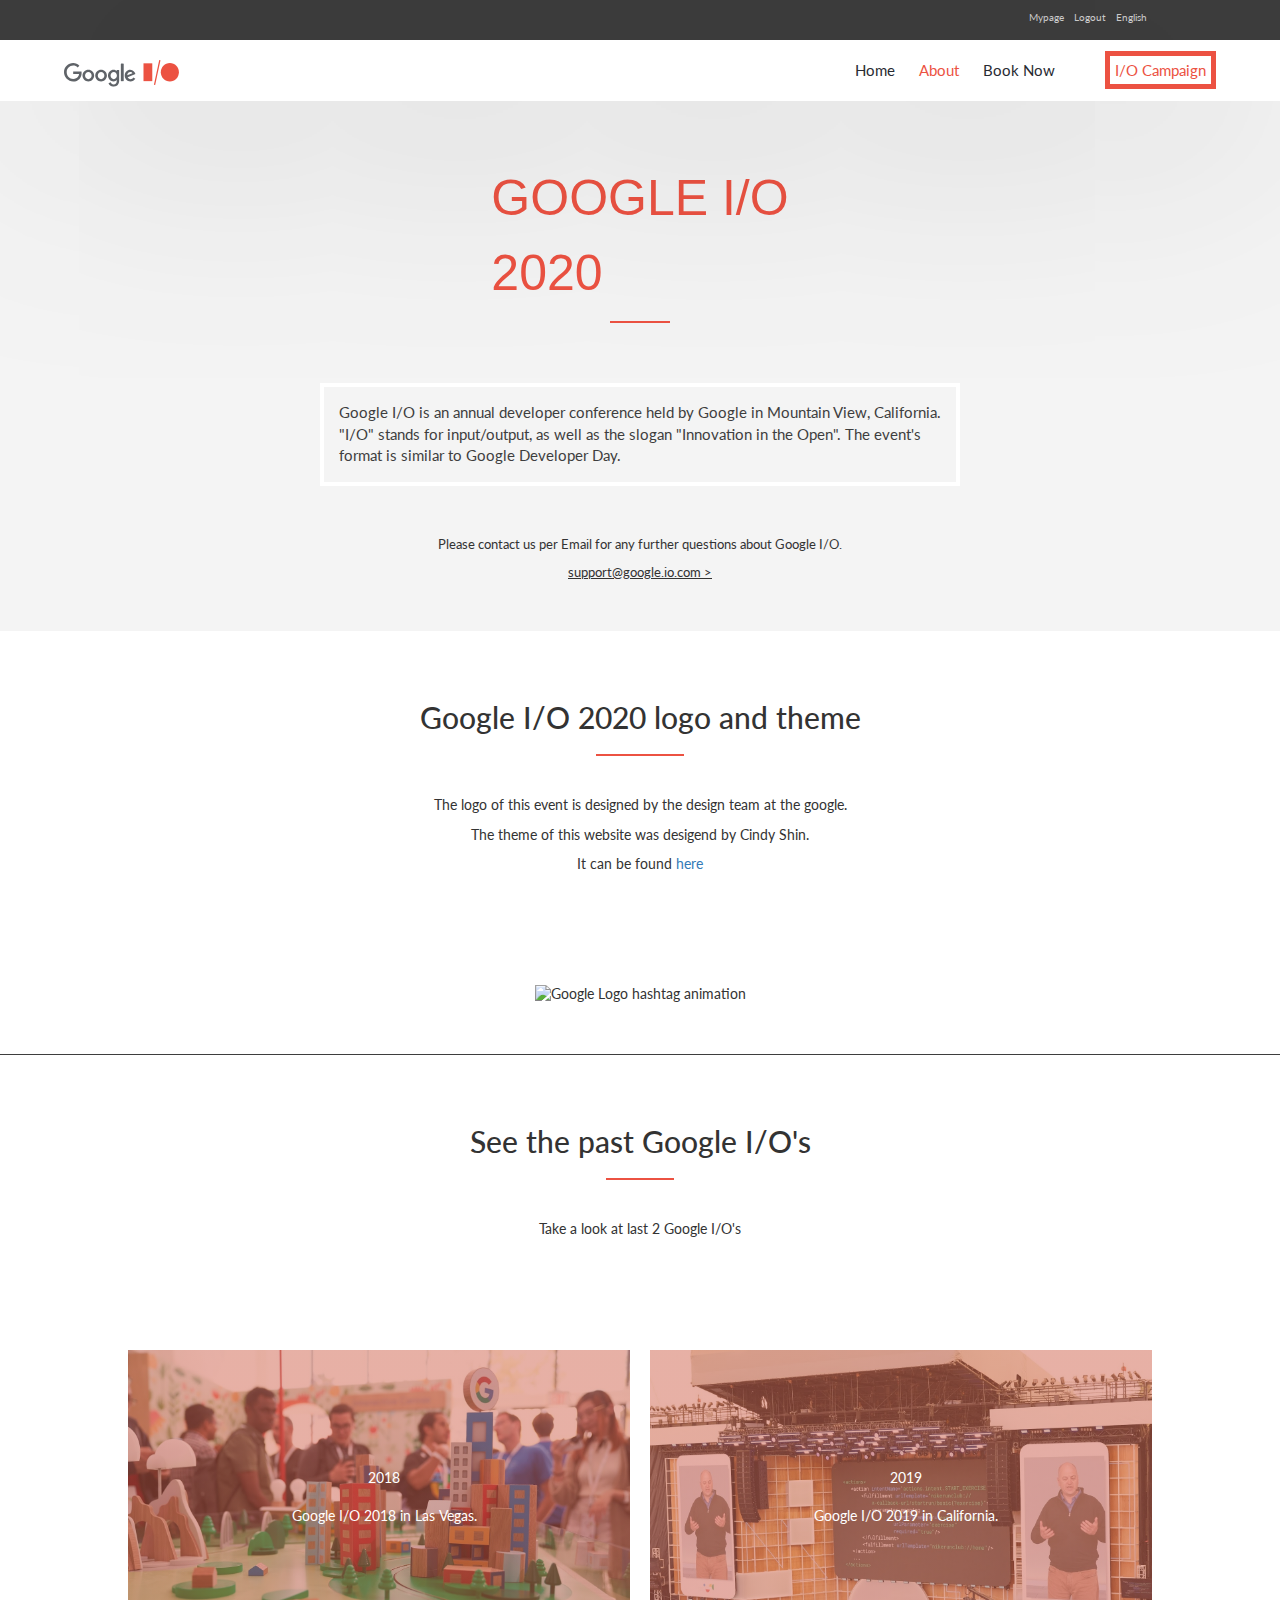
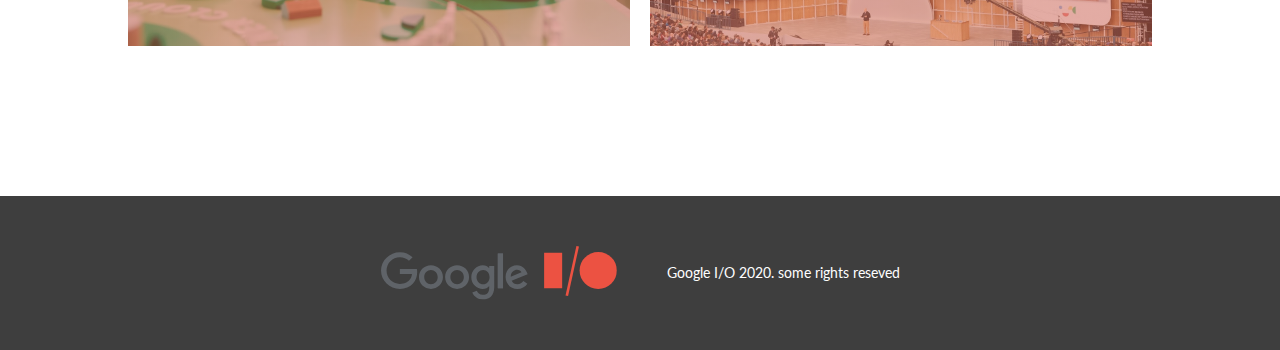
==== commit 7ce885b8: "Removed repetative css" ====
--- a/about.html
+++ b/about.html
@@ -15,16 +15,16 @@
 </head>
 <body>
     <header>
-        <div class="upper-nav hide-on-mobile">
+        <div class="upper-nav dark-background width-100 hide-on-mobile">
             <ul class="upper-nav-a">
                 <li>
-                    <a class="eas text-decoration-none mt-1" href="#">
+                    <a class="eas f-1 icon text-decoration-none mt-1" href="#">
                         English
                     </a>
-                    <a class="eas text-decoration-none mt-1" href="#">
+                    <a class="eas f-1 icon text-decoration-none mt-1" href="#">
                         Logout
                     </a>
-                    <a class="eas text-decoration-none mt-1" href="#">
+                    <a class="eas f-1 icon text-decoration-none mt-1" href="#">
                         Mypage
                     </a>
                     <a class="icon text-decoration-none mr-2" href="#">
@@ -38,9 +38,9 @@
         </div>
     </header>
     <nav class="hide-on-mobile">
-        <div class="lower-nav bg-white">
+        <div class="lower-nav f-150 bg-white">
             <div class="w-10">
-                <img src="images/GoogleI_O2020-0.svg" alt="IO_Logo">
+                <img class="pt-3" src="images/GoogleI_O2020-0.svg" alt="IO_Logo">
             </div>
             <div class="nav-links">
                 <div class="p1">
@@ -55,7 +55,7 @@
                     </a>
                 </div>
                 <div class="no-text-decoration">
-                    <a class="campaign no-text-decoration p2" href="#">
+                    <a class="campaign color-orange no-text-decoration p2" href="#">
                         I/O Campaign
                     </a>
                 </div>
@@ -75,30 +75,30 @@
               <li class="nav-item"><a class="nav-link" href="booknow.html">Book Now</a></li>
             </ul>
             
-            <div class="campaign">I/O Campaign</div>
+            <div class="campaign color-orange">I/O Campaign</div>
           </div>
         </div>
     </nav>
     <section>
          <div class="about-event">
-            <div class="support-event align-center">
+            <div class="support-event align-center color-orange">
                 <h1>GOOGLE I/O</h1>
                 <h1>2020</h1>
             </div>
-            <div class="about-event-quote">
+            <div class="about-event-quote f-150">
                 Google I/O is an annual developer conference held by Google in Mountain View, California. "I/O" stands for input/output, as well as the slogan "Innovation in the Open". The event's format is similar to Google Developer Day.
             </div>
-            <div class="contact-us">
+            <div class="contact-us f-125">
                 <p>Please contact us per Email for any further questions about Google I/O.</p>
             </div>
-            <div class="email align-center">
+            <div class="email f-125 align-center">
                 <p class="m-auto">support@google.io.com ></p>
             </div>
         </div>
     </section>
-    <section class="summit-logo">
+    <section class="summit-logo width-100">
         <div class="event-name align-center">
-            <h4>Google I/O 2020 logo and theme</h4>
+            <h2>Google I/O 2020 logo and theme</h2>
         </div>
         <div class="credit-section">
             <div class="credits align-center">
@@ -117,14 +117,14 @@
     </section>
     <aside class="past">
         <div class="old-event align-center">
-            See the past Google I/O's
+            <h2>See the past Google I/O's</h2>
         </div>
         <div class="credits align-center credit-section">
             <p>Take a look at last 2 Google I/O's</p>
         </div>
         <div class="past-event">
             <div class="event-one event-image">
-                <div class="bottomLeft">
+                <div class="bottomLeft width-100">
                     <div class="credits align-center color-white">
                         <div class="credits align-center color-white ">
                             2018
@@ -138,7 +138,7 @@
                 </div>
             </div>
             <div class="event-two event-image">
-                <div class="bottomLeft">
+                <div class="bottomLeft width-100">
                     <div class="credits align-center color-white">
                         <div class="credits align-center color-white ">
                             2019
--- a/index.css
+++ b/index.css
@@ -10,13 +10,29 @@
   padding: 0;
   font-family: "Lato", sans-serif;
 }
+ 
+.f-1,
+.guest-info {
+  font-size: 1rem;
+}
+
+.f-125 {
+  font-size: 1.25rem;
+}
+
+.f-150 {
+  font-size: 1.5rem;
+}
+
+.f-2 {
+  font-size: 2rem;
+}
 
 /* Header styling: */
 
 .upper-nav {
   background-color: var(--dark-grey-color);
   height: max-content;
-  width: 100%;
   padding: 0.5rem 0;
 }
 
@@ -27,11 +43,7 @@
 .eas {
   font-family: Lato, sans-serif;
   font-weight: 400;
-  font-size: 1rem;
   text-decoration: none;
-  float: right;
-  padding: 0.25rem 0.5rem;
-  color: var(--light-grey-color);
 }
 
 .icon {
@@ -50,10 +62,6 @@
   color: #00acee;
 }
 
-.eas:hover {
-  color: var(--orange-color);
-}
-
 .w-10 {
   width: 10%;
 }
@@ -65,7 +73,6 @@
 .lower-nav {
   display: flex;
   justify-content: space-between;
-  font-size: 1.5rem;
   color: var(--black-color);
   padding: 1rem 5%;
   z-index: 3;
@@ -94,8 +101,10 @@
   text-decoration: none !important;
 }
 
+.eas:hover,
 .no-text-decoration:hover,
-.current-page {
+.current-page,
+.color-orange {
   color: var(--orange-color);
 }
 
@@ -108,14 +117,12 @@
 }
 
 .campaign {
-  color: var(--orange-color);
   border: 5px solid var(--orange-color);
   margin-left: 3rem;
 }
 
 /* Index */
 .hero-image {
-  width: 100%;
   height: 15rem;
   background-repeat: no-repeat;
   object-fit: cover;
@@ -129,7 +136,6 @@
   bottom: 5%;
   left: 10%;
   font-family: "Lato", sans-serif;
-  color: var(--orange-color);
 }
 
 .relative-position {
@@ -137,7 +143,6 @@
 }
 
 .support-text {
-  color: var(--orange-color);
   font-family: cocogoose, sans-serif;
   font-weight: 900;
 }
@@ -147,7 +152,7 @@
 }
 
 h2 {
-  font-size: 3rem;
+  font-size: 3rem !important;
 }
 
 .event-info {
@@ -166,14 +171,12 @@
 
 .event-time {
   margin-top: 3rem;
-  font-size: 3rem;
   font-weight: 700;
   font-family: cocogoose, sans-serif;
   color: var(--dark-grey-color);
 }
 
 .event-location {
-  font-size: 2rem;
   font-weight: 400;
   font-family: "Lato", sans-serif;
   color: var(--dark-grey-color);
@@ -196,7 +199,6 @@
 .heading-here {
   grid-area: heading-here;
   color: white;
-  font-size: 2rem;
   margin: 0 auto;
 }
 
@@ -205,13 +207,31 @@
   grid-row: 1;
   grid-column: 1/-1;
   color: var(--black-color);
-  font-size: 2rem;
   margin: auto;
+}
+
+.select-ticket {
+  padding: 50px;
+}
+
+.support-event {
+  font-family: cocogoose, sans-serif;
+  font-weight: 900;
+  padding: 50px;
+}
+
+.event-name,
+.old-event {
+  padding: 50px 0 40px 0;
 }
 
 .heading-here::after,
 .partners-text::after,
-.heading-guest::after {
+.heading-guest::after,
+.select-ticket::after,
+.support-event::after,
+.event-name::after,
+.old-event::after {
   content: "";
   display: block;
   margin: 0 auto;
@@ -229,7 +249,7 @@
   flex-direction: column;
   flex-wrap: nowrap;
   align-items: center;
-  font-size: x-large;
+  font-size: 2.4rem;
 }
 
 .program-padding {
@@ -280,13 +300,11 @@
 }
 
 .small-font {
-  font-size: 1.5rem;
   margin: 0 0.5rem;
 }
 
 .program-head {
   margin: 1rem auto 0.5rem auto;
-  color: var(--orange-color);
 }
 
 @media (max-width: 1024px) {
@@ -318,7 +336,7 @@
   min-width: 25%;
 }
 
-.guest-image-size {
+.width-100 {
   width: 100%;
 }
 
@@ -327,13 +345,7 @@
 }
 
 .guest-name {
-  font-size: 2rem;
   color: #000;
-}
-
-.guest-info {
-  font-size: 1rem;
-  color: var(--orange-color);
 }
 
 .show-on-mobile {
@@ -397,17 +409,12 @@
 }
 
 .partners {
-  width: 100%;
   margin-top: 30px;
-  background-color: var(--dark-grey-color);
 }
 
 .partners-text {
   color: white;
-  font-size: 2rem;
-  width: max-content;
   padding: 30px;
-  margin: 0 auto;
 }
 
 .partners-logo {
@@ -441,38 +448,10 @@
 
 /* About */
 
-.support-event {
-  font-family: cocogoose, sans-serif;
-  font-weight: 900;
-  padding: 50px;
-  color: var(--orange-color);
-}
-
 .align-center {
   margin: 0 auto;
   width: max-content;
   max-width: 100%;
-}
-
-.event-name {
-  padding: 100px;
-  font-size: 2rem;
-}
-
-.old-event {
-  padding: 100px 0 40px 0;
-  font-size: 2rem;
-}
-
-.support-event::after,
-.event-name::after,
-.old-event::after {
-  content: "";
-  display: block;
-  margin: 0 auto;
-  width: 10%;
-  padding-top: 1rem;
-  border-bottom: solid 3px var(--orange-color);
 }
 
 .about-event {
@@ -486,7 +465,6 @@
   padding: 1.5rem;
   color: var(--dark-grey-color);
   font-family: "Lato", sans-serif;
-  font-size: 1.5rem;
   border: solid 4px #fff;
 }
 
@@ -494,12 +472,10 @@
   width: max-content;
   max-width: 100%;
   margin: 5rem auto 0.25rem auto;
-  font-size: 1.25rem;
   font-family: "Lato", sans-serif;
 }
 
 .email {
-  font-size: 1.25rem;
   font-family: "Lato", sans-serif;
   padding-bottom: 5rem;
   text-decoration: underline;
@@ -507,7 +483,6 @@
 
 .summit-logo {
   background-color: #fff;
-  width: 100%;
   padding-bottom: 50px;
   border-bottom: 1px solid var(--dark-grey-color);
 }
@@ -550,7 +525,6 @@
   position: absolute;
   color: #fff;
   vertical-align: middle;
-  width: 100%;
   height: 100%;
   display: flex;
   align-items: center;
@@ -565,24 +539,10 @@
 }
 
 /* Book Now */
-.select-ticket {
-  padding: 50px;
-  font-size: 2rem;
-}
 
 .select-lunch {
   background-color: #fff;
-  width: 100%;
   padding-bottom: 50px;
-}
-
-.select-ticket::after {
-  content: "";
-  display: block;
-  margin: 0 auto;
-  width: 20%;
-  padding-top: 1rem;
-  border-bottom: solid 2px var(--orange-color);
 }
 
 .rounded-border {
@@ -593,11 +553,6 @@
   margin-bottom: 80px;
 }
 
-.color-orange {
-  color: var(--orange-color);
-  padding-right: 5px;
-}
-
 table {
   margin: 0 10%;
   border-collapse: collapse;
@@ -608,8 +563,8 @@
 td,
 th {
   border: 1px solid #ddd;
-  text-align: center;
-  padding: 8px;
+  text-align: center !important;
+  padding: 8px !important;
 }
 
 tr:nth-child(odd) {
@@ -638,14 +593,11 @@
 
 .button {
   width: max-content;
-  padding: 1rem;
-  font-size: 1.5rem;
   color: #fff;
   background-color: var(--orange-color);
   cursor: pointer;
 }
 
-
 @media (max-width: 768px) {
   .hide-on-mobile {
     display: none;
@@ -658,10 +610,6 @@
   .event-quote {
     width: 80%;
     margin-left: 10%;
-  }
-
-  h1 {
-    font-size: 3rem !important;
   }
 
   .hero-image {
@@ -682,7 +630,7 @@
     background-color: #f4f4f4;
     padding: 10px;
   }
-  
+
   .support-text {
     padding-left: 10%;
   }
@@ -757,7 +705,8 @@
   .support-event,
   .event-name,
   .footer,
-  .past-event {
+  .past-event,
+  .old-event {
     padding: 10px;
   }
 
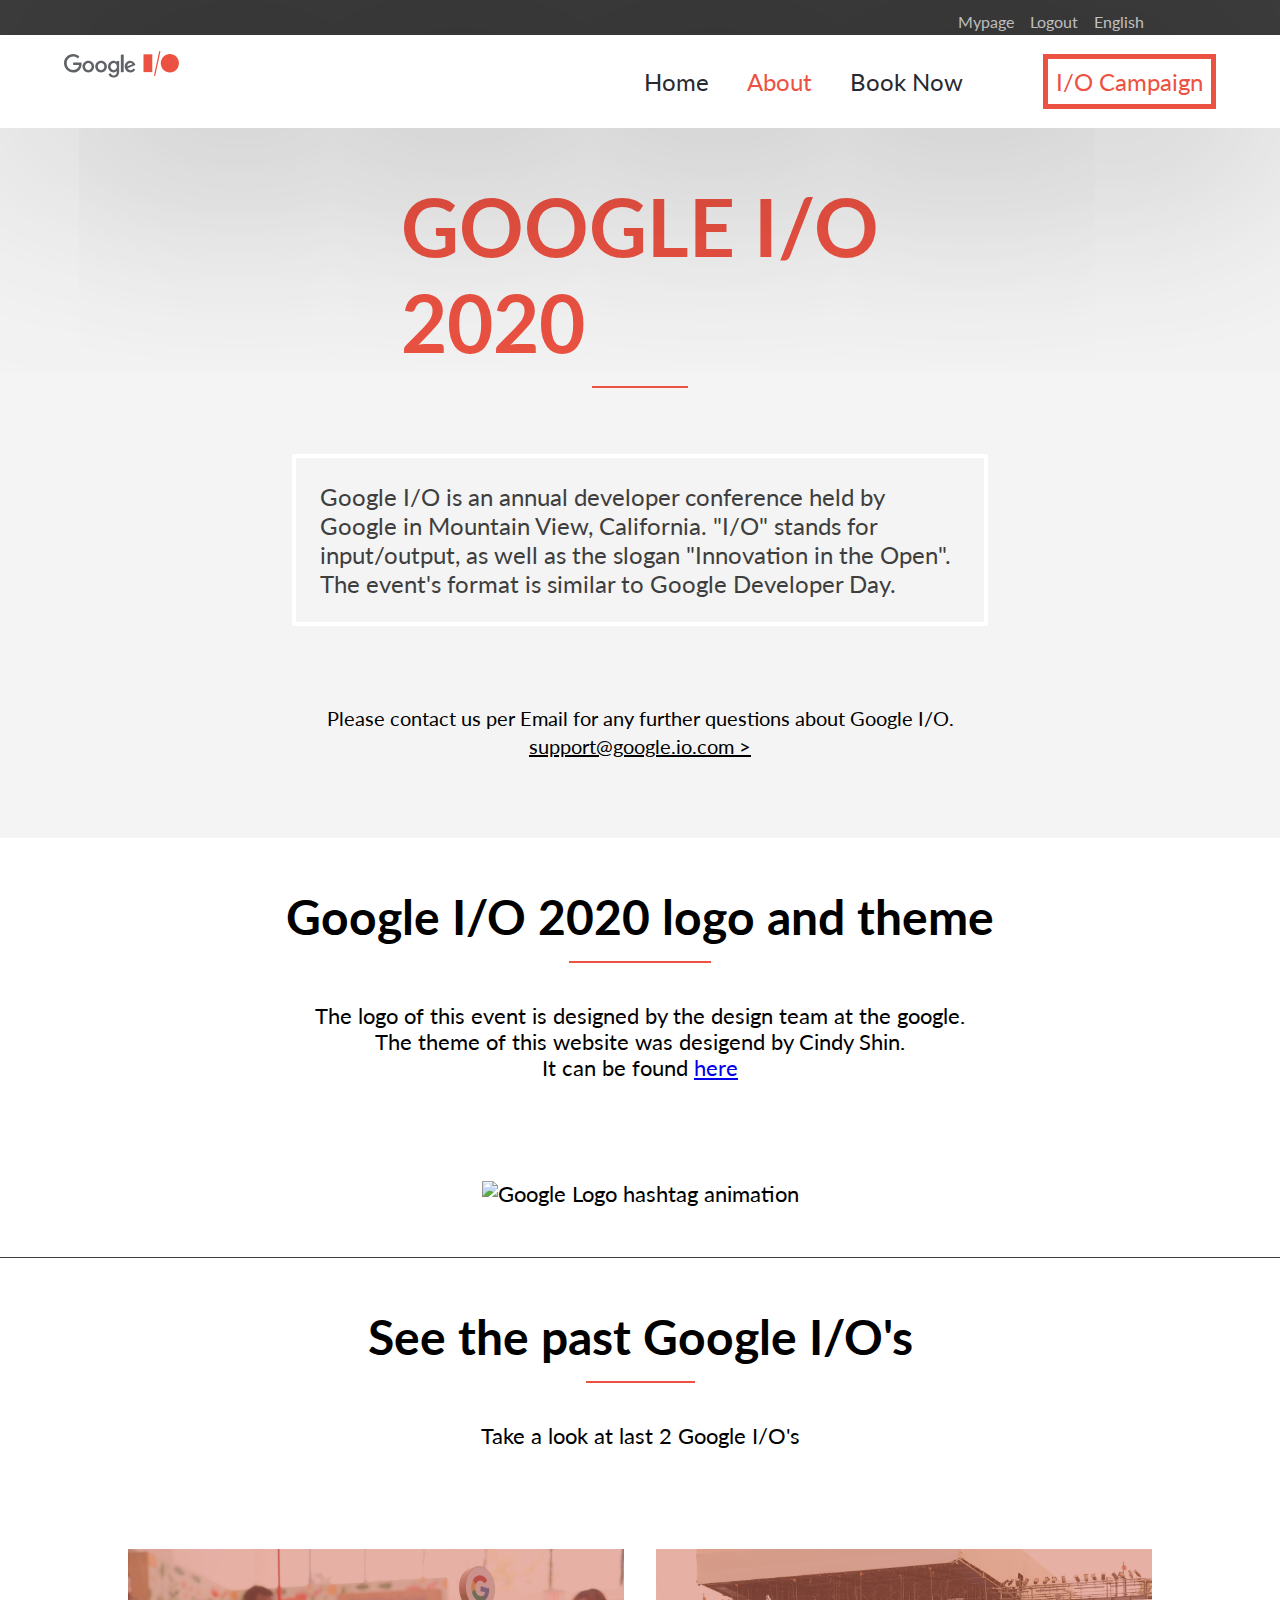
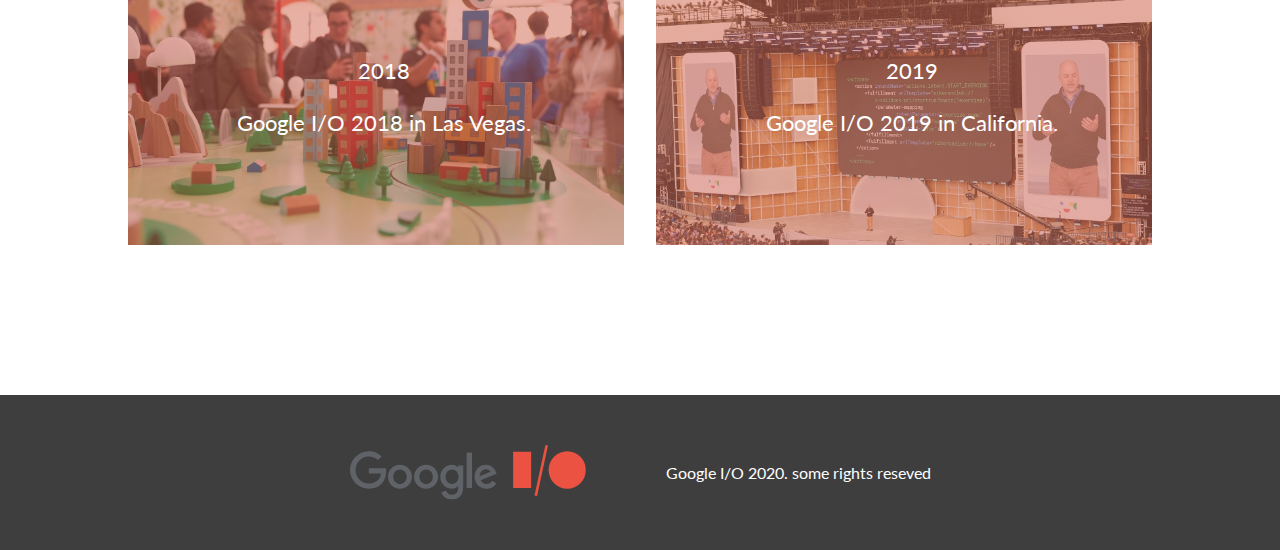
==== commit 4f9a4b96: "FIxed navbar" ====
--- a/about.html
+++ b/about.html
@@ -7,10 +7,10 @@
     <link rel="stylesheet" href="index.css">
     <link rel="shortcut icon" href="images/Schedule–GoogleI_O2018-0.svg">
     <link href="https://fonts.googleapis.com/css2?family=Lato:ital,wght@0,100;0,300;0,400;0,700;0,900;1,100;1,300&display=swap" rel="stylesheet">
-    <link href="https://stackpath.bootstrapcdn.com/bootstrap/4.4.1/css/bootstrap.min.css" rel="stylesheet" integrity="sha384-Vkoo8x4CGsO3+Hhxv8T/Q5PaXtkKtu6ug5TOeNV6gBiFeWPGFN9MuhOf23Q9Ifjh" crossorigin="anonymous">
-    <script src="https://cdnjs.cloudflare.com/ajax/libs/jquery/2.1.3/jquery.min.js"></script>
-    <script src="https://cdnjs.cloudflare.com/ajax/libs/twitter-bootstrap/3.3.7/js/bootstrap.min.js"></script>
-    <link rel="stylesheet" href="https://cdnjs.cloudflare.com/ajax/libs/twitter-bootstrap/3.3.7/css/bootstrap.min.css">
+    <link rel="stylesheet" href="https://stackpath.bootstrapcdn.com/bootstrap/4.5.0/css/bootstrap.min.css" integrity="sha384-9aIt2nRpC12Uk9gS9baDl411NQApFmC26EwAOH8WgZl5MYYxFfc+NcPb1dKGj7Sk" crossorigin="anonymous">
+    <script src="https://code.jquery.com/jquery-3.5.1.slim.min.js" integrity="sha384-DfXdz2htPH0lsSSs5nCTpuj/zy4C+OGpamoFVy38MVBnE+IbbVYUew+OrCXaRkfj" crossorigin="anonymous"></script>
+    <script src="https://cdn.jsdelivr.net/npm/popper.js@1.16.0/dist/umd/popper.min.js" integrity="sha384-Q6E9RHvbIyZFJoft+2mJbHaEWldlvI9IOYy5n3zV9zzTtmI3UksdQRVvoxMfooAo" crossorigin="anonymous"></script>
+    <script src="https://stackpath.bootstrapcdn.com/bootstrap/4.5.0/js/bootstrap.min.js" integrity="sha384-OgVRvuATP1z7JjHLkuOU7Xw704+h835Lr+6QL9UvYjZE3Ipu6Tp75j7Bh/kR0JKI" crossorigin="anonymous"></script>
     <script src="https://kit.fontawesome.com/b25b506002.js" crossorigin="anonymous"></script>
 </head>
 <body>
@@ -18,13 +18,13 @@
         <div class="upper-nav dark-background width-100 hide-on-mobile">
             <ul class="upper-nav-a">
                 <li>
-                    <a class="eas f-1 icon text-decoration-none mt-1" href="#">
+                    <a class="eas font-1 f-1 icon text-decoration-none mt-1" href="#">
                         English
                     </a>
-                    <a class="eas f-1 icon text-decoration-none mt-1" href="#">
+                    <a class="eas font-1 f-1 icon text-decoration-none mt-1" href="#">
                         Logout
                     </a>
-                    <a class="eas f-1 icon text-decoration-none mt-1" href="#">
+                    <a class="eas font-1 f-1 icon text-decoration-none mt-1" href="#">
                         Mypage
                     </a>
                     <a class="icon text-decoration-none mr-2" href="#">
@@ -70,9 +70,9 @@
     
           <div class="collapse navbar-collapse" id="navbarSupportedContent">
             <ul class="navbar-nav ml-auto">
-              <li class="nav-item"><a class="nav-link" href="index.html">Home</a></li>
-              <li class="nav-item"><a class="nav-link current-page" href="about.html">About</a></li>          
-              <li class="nav-item"><a class="nav-link" href="booknow.html">Book Now</a></li>
+                <li class="nav-item"><a class="nav-link no-text-decoration current-page" href="index.html">Home</a></li>
+                <li class="nav-item"><a class="nav-link no-text-decoration" href="about.html">About</a></li>          
+                <li class="nav-item"><a class="nav-link no-text-decoration" href="booknow.html">Book Now</a></li>
             </ul>
             
             <div class="campaign color-orange">I/O Campaign</div>
--- a/index.css
+++ b/index.css
@@ -10,7 +10,7 @@
   padding: 0;
   font-family: "Lato", sans-serif;
 }
- 
+
 .f-1,
 .guest-info {
   font-size: 1rem;
@@ -26,6 +26,14 @@
 
 .f-2 {
   font-size: 2rem;
+}
+
+.font-1 {
+  font-family: "Lato", sans-serif;
+}
+
+.font-2 {
+  font-family: cocogoose, sans-serif;
 }
 
 /* Header styling: */
@@ -41,7 +49,6 @@
 }
 
 .eas {
-  font-family: Lato, sans-serif;
   font-weight: 400;
   text-decoration: none;
 }
@@ -603,11 +610,16 @@
     display: none;
   }
 
+  .show-on-mobile {
+    display: block !important;
+  }
+
   .campaign {
     margin: 0;
   }
 
-  .event-quote {
+  .event-quote,
+  .event-time {
     width: 80%;
     margin-left: 10%;
   }
@@ -617,6 +629,7 @@
   }
 
   .event-location {
+    margin-left: 10%;
     padding-bottom: 50px;
   }
 
@@ -664,7 +677,6 @@
   }
 
   .featured-guests {
-    padding: 10px;
     grid-template-rows: 100px repeat(8, auto);
     grid-template-columns: 1fr;
     grid-template-areas:
@@ -679,10 +691,6 @@
       " eighth-guest ";
   }
 
-  .show-on-mobile {
-    display: block !important;
-  }
-
   .past-event {
     grid-template-rows: 296px 296px;
     grid-template-columns: 1fr;
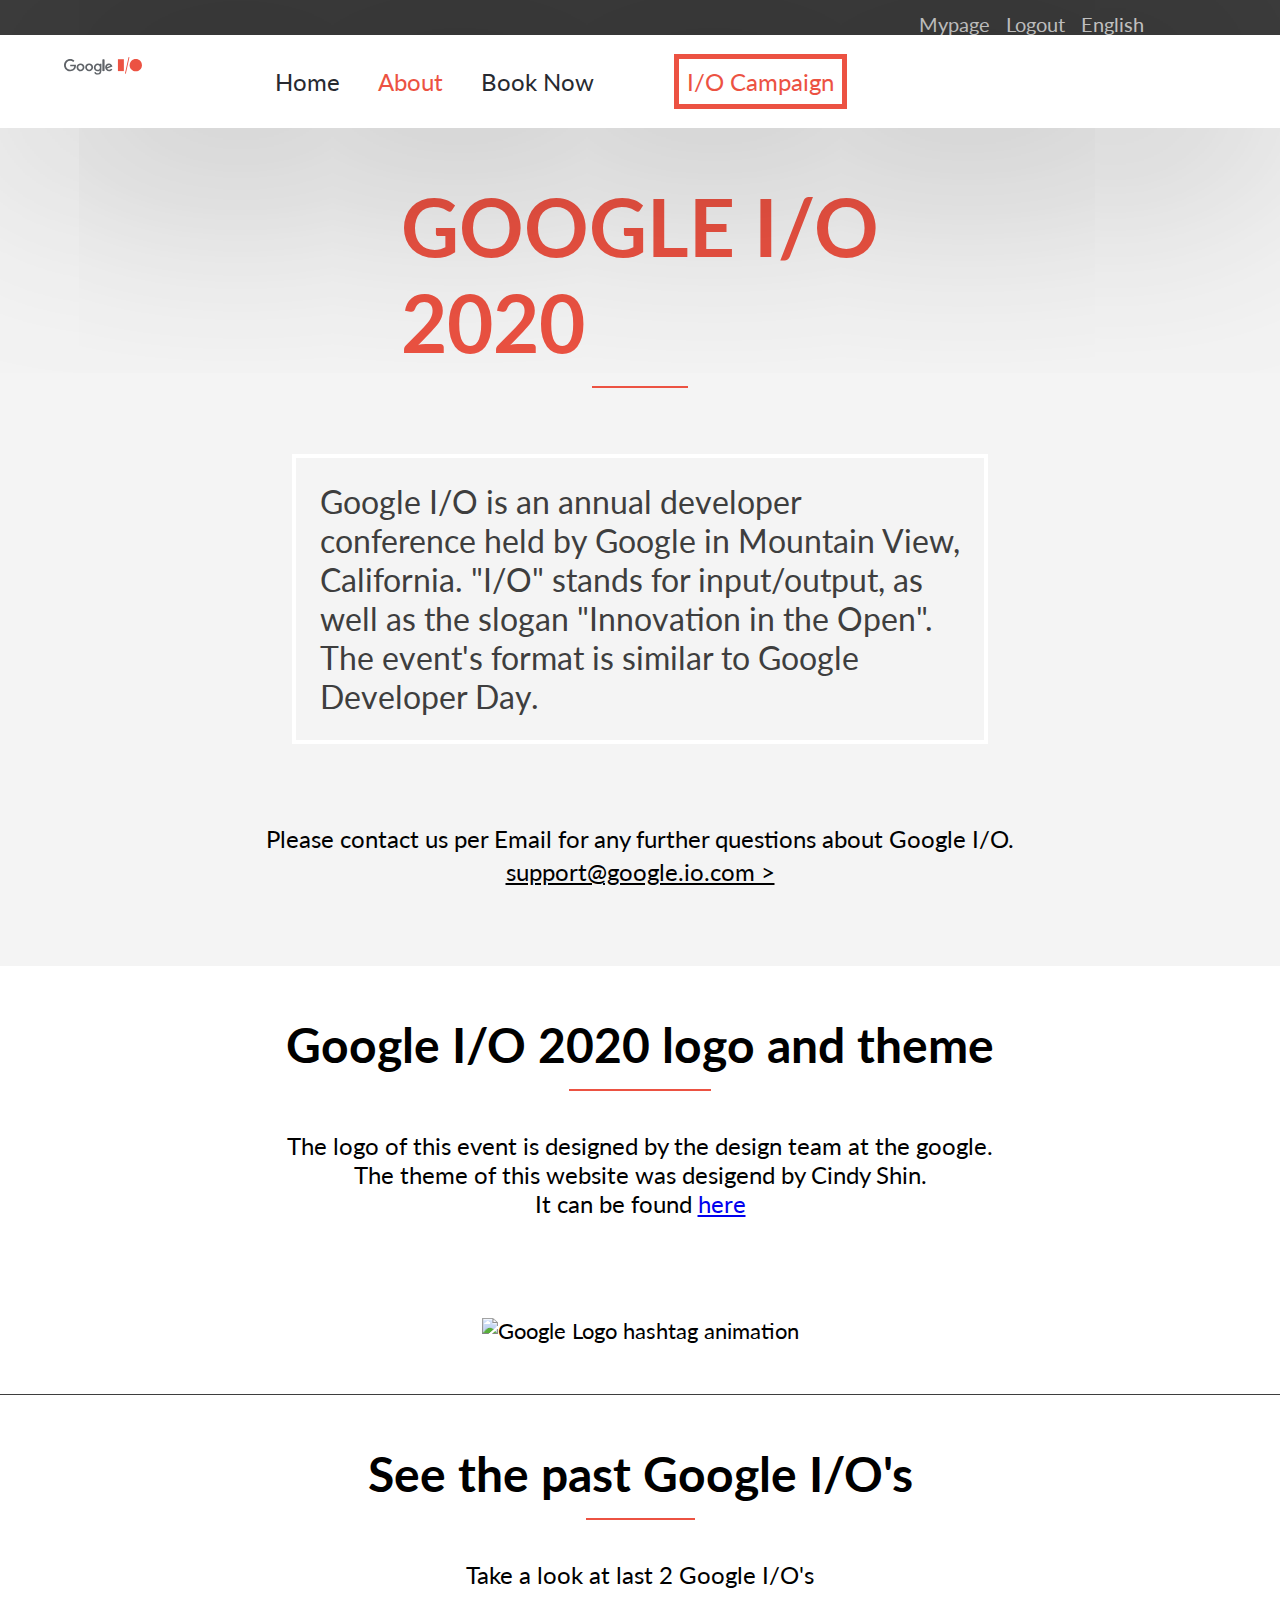
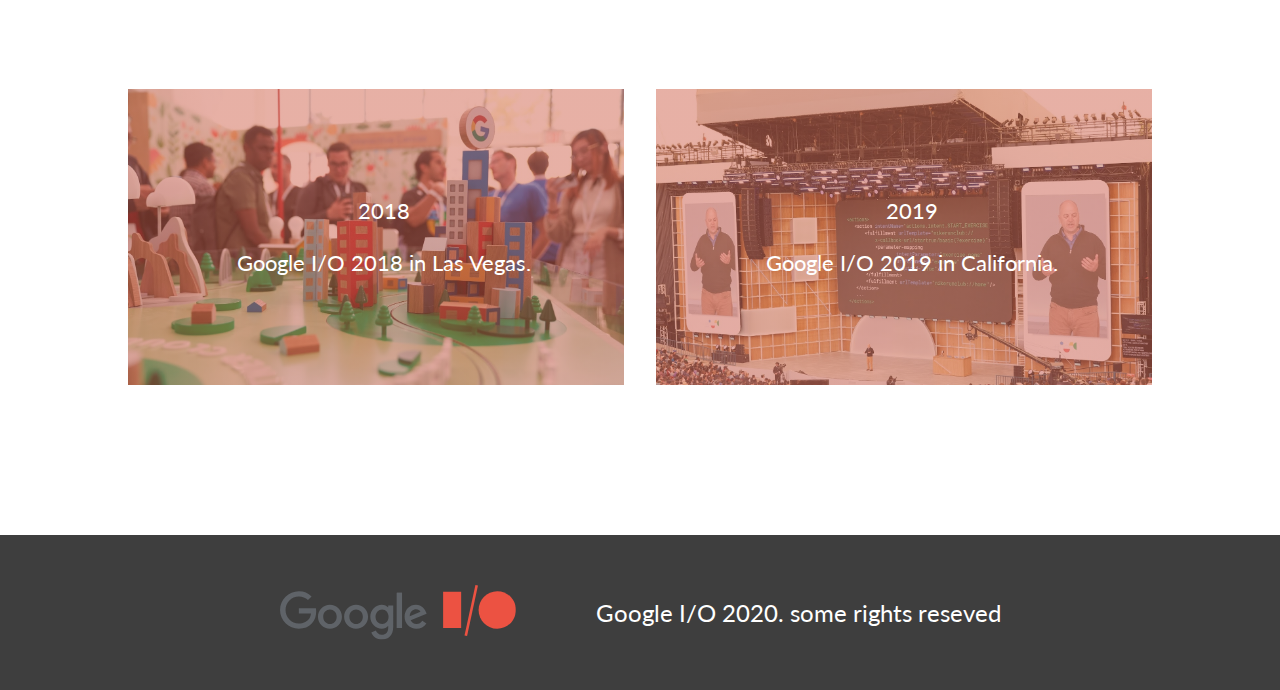
==== commit c3c47f7e: "Removed repetative css attributes" ====
--- a/about.html
+++ b/about.html
@@ -18,19 +18,19 @@
         <div class="upper-nav dark-background width-100 hide-on-mobile">
             <ul class="upper-nav-a">
                 <li>
-                    <a class="eas font-1 f-1 icon text-decoration-none mt-1" href="#">
+                    <a class="eas font-1 f-125 icon text-decoration-none" href="#">
                         English
                     </a>
-                    <a class="eas font-1 f-1 icon text-decoration-none mt-1" href="#">
+                    <a class="eas font-1 f-125 icon text-decoration-none" href="#">
                         Logout
                     </a>
-                    <a class="eas font-1 f-1 icon text-decoration-none mt-1" href="#">
+                    <a class="eas font-1 f-125 icon text-decoration-none" href="#">
                         Mypage
                     </a>
-                    <a class="icon text-decoration-none mr-2" href="#">
+                    <a class="icon text-decoration-none mr-2 mt-1" href="#">
                         <i class="fab fa-twitter"></i>
                     </a>
-                    <a class="icon text-decoration-none mr-2" href="#">
+                    <a class="icon text-decoration-none mr-2 mt-1" href="#">
                         <i class="fab fa-facebook-f"></i>
                     </a>
                 </li>
@@ -38,11 +38,11 @@
         </div>
     </header>
     <nav class="hide-on-mobile">
-        <div class="lower-nav f-150 bg-white">
+        <div class="lower-nav black-color f-150 bg-white">
             <div class="w-10">
                 <img class="pt-3" src="images/GoogleI_O2020-0.svg" alt="IO_Logo">
             </div>
-            <div class="nav-links">
+            <div class="nav-links d-flex-align-center black-color">
                 <div class="p1">
                     <a class="no-text-decoration p1" href="Index.html">
                         Home
@@ -70,8 +70,8 @@
     
           <div class="collapse navbar-collapse" id="navbarSupportedContent">
             <ul class="navbar-nav ml-auto">
-                <li class="nav-item"><a class="nav-link no-text-decoration current-page" href="index.html">Home</a></li>
-                <li class="nav-item"><a class="nav-link no-text-decoration" href="about.html">About</a></li>          
+                <li class="nav-item"><a class="nav-link no-text-decoration" href="index.html">Home</a></li>
+                <li class="nav-item"><a class="nav-link no-text-decoration current-page" href="about.html">About</a></li>          
                 <li class="nav-item"><a class="nav-link no-text-decoration" href="booknow.html">Book Now</a></li>
             </ul>
             
@@ -80,23 +80,23 @@
         </div>
     </nav>
     <section>
-         <div class="about-event">
-            <div class="support-event align-center color-orange">
+         <div class="m-0-auto background-color-f4">
+            <div class="support-event font-2 align-center color-orange">
                 <h1>GOOGLE I/O</h1>
                 <h1>2020</h1>
             </div>
-            <div class="about-event-quote f-150">
+            <div class="f-2 about-event-quote font-1">
                 Google I/O is an annual developer conference held by Google in Mountain View, California. "I/O" stands for input/output, as well as the slogan "Innovation in the Open". The event's format is similar to Google Developer Day.
             </div>
-            <div class="contact-us f-125">
+            <div class="f-125 contact-us font-1">
                 <p>Please contact us per Email for any further questions about Google I/O.</p>
             </div>
-            <div class="email f-125 align-center">
+            <div class="f-125 email font-1 align-center">
                 <p class="m-auto">support@google.io.com ></p>
             </div>
         </div>
     </section>
-    <section class="summit-logo width-100">
+    <section class="summit-logo width-100 select-lunch">
         <div class="event-name align-center">
             <h2>Google I/O 2020 logo and theme</h2>
         </div>
@@ -115,7 +115,7 @@
             <img alt="Google Logo hashtag animation" class="w-100" src="https://storage.googleapis.com/io-2020-266123.appspot.com/assets/global/hashtag-logo.gif">
         </div>
     </section>
-    <aside class="past">
+    <aside class="event-location">
         <div class="old-event align-center">
             <h2>See the past Google I/O's</h2>
         </div>
@@ -123,8 +123,8 @@
             <p>Take a look at last 2 Google I/O's</p>
         </div>
         <div class="past-event">
-            <div class="event-one event-image">
-                <div class="bottomLeft width-100">
+            <div class="event-one event-image relative-position">
+                <div class="bottomLeft d-flex-align-center width-100">
                     <div class="credits align-center color-white">
                         <div class="credits align-center color-white ">
                             2018
@@ -137,8 +137,8 @@
                     
                 </div>
             </div>
-            <div class="event-two event-image">
-                <div class="bottomLeft width-100">
+            <div class="event-two event-image relative-position">
+                <div class="bottomLeft d-flex-align-center width-100">
                     <div class="credits align-center color-white">
                         <div class="credits align-center color-white ">
                             2019
@@ -152,9 +152,9 @@
             </div>
         </div>
     </aside>
-    <footer class="footer dark-background">
+    <footer class="footer d-flex-align-center dark-background no-wrap">
         <img src="images/GoogleI_O2020-0.svg" class="image-width-20" alt="IO_Logo">
-        <span class="margin-left-large color-white">Google I/O 2020. some rights reseved</span>
+        <span class="f-150 margin-left-large color-white">Google I/O 2020. some rights reseved</span>
     </footer>
 </body>
 </html>--- a/index.css
+++ b/index.css
@@ -36,10 +36,18 @@
   font-family: cocogoose, sans-serif;
 }
 
+p {
+  font-size: 1.5rem;
+}
+
+.d-flex-align-center {
+  display: flex;
+  align-items: center;
+}
+
 /* Header styling: */
 
 .upper-nav {
-  background-color: var(--dark-grey-color);
   height: max-content;
   padding: 0.5rem 0;
 }
@@ -77,10 +85,13 @@
   background-color: white !important;
 }
 
+.black-color {
+  color: var(--black-color);
+}
+
 .lower-nav {
   display: flex;
   justify-content: space-between;
-  color: var(--black-color);
   padding: 1rem 5%;
   z-index: 3;
 }
@@ -97,10 +108,7 @@
 
 .nav-links {
   float: right;
-  display: flex;
   justify-content: right;
-  color: var(--black-color);
-  align-items: center;
 }
 
 .no-text-decoration {
@@ -134,7 +142,6 @@
   background-repeat: no-repeat;
   object-fit: cover;
   object-position: center;
-  position: relative;
   opacity: 10%;
 }
 
@@ -142,7 +149,6 @@
   position: absolute;
   bottom: 5%;
   left: 10%;
-  font-family: "Lato", sans-serif;
 }
 
 .relative-position {
@@ -150,7 +156,6 @@
 }
 
 .support-text {
-  font-family: cocogoose, sans-serif;
   font-weight: 900;
 }
 
@@ -162,8 +167,11 @@
   font-size: 3rem !important;
 }
 
+.background-color-f4 {
+  background-color: #f4f4f4;
+}
+
 .event-info {
-  background-color: #f4f4f4;
   padding-left: 10%;
 }
 
@@ -172,21 +180,20 @@
   margin-top: 1rem;
   padding: 1.5rem;
   color: var(--black-color);
-  font-family: "Lato", sans-serif;
   border: solid 4px #fff;
+}
+
+.color-dark-grey {
+  color: var(--dark-grey-color);
 }
 
 .event-time {
   margin-top: 3rem;
   font-weight: 700;
-  font-family: cocogoose, sans-serif;
-  color: var(--dark-grey-color);
 }
 
 .event-location {
   font-weight: 400;
-  font-family: "Lato", sans-serif;
-  color: var(--dark-grey-color);
   padding-bottom: 150px;
 }
 
@@ -203,10 +210,13 @@
   grid-gap: 0.5rem;
 }
 
+.m-0-auto {
+  margin: 0 auto;
+}
+
 .heading-here {
   grid-area: heading-here;
   color: white;
-  margin: 0 auto;
 }
 
 .heading-guest {
@@ -217,12 +227,7 @@
   margin: auto;
 }
 
-.select-ticket {
-  padding: 50px;
-}
-
 .support-event {
-  font-family: cocogoose, sans-serif;
   font-weight: 900;
   padding: 50px;
 }
@@ -251,11 +256,12 @@
   background-color: #3c3f46;
 }
 
+.no-wrap {
+  flex-wrap: nowrap;
+}
+
 .flex-program {
-  display: flex;
   flex-direction: column;
-  flex-wrap: nowrap;
-  align-items: center;
   font-size: 2.4rem;
 }
 
@@ -317,6 +323,15 @@
 @media (max-width: 1024px) {
   .main-program {
     padding: 2rem 0;
+  }
+  
+  .small-font {
+    font-size: 1.25rem;
+  }
+
+  .event-quote,
+  .about-event-quote{
+    width: 70%;
   }
 }
 
@@ -364,7 +379,6 @@
   background: transparent;
   left: 2rem;
   position: absolute;
-  display: sticky;
   border: none;
 }
 
@@ -380,7 +394,6 @@
 
 .guest-details {
   margin-top: 10px;
-  color: #000;
 }
 
 .first-guest {
@@ -425,10 +438,7 @@
 }
 
 .partners-logo {
-  display: flex;
   justify-content: space-around;
-  flex-wrap: nowrap;
-  align-items: center;
 }
 
 .restrict-partner-image {
@@ -439,10 +449,7 @@
 
 .footer {
   padding: 50px;
-  display: flex;
   justify-content: center;
-  flex-wrap: nowrap;
-  align-items: center;
 }
 
 .margin-left-large {
@@ -459,11 +466,6 @@
   margin: 0 auto;
   width: max-content;
   max-width: 100%;
-}
-
-.about-event {
-  background-color: #f4f4f4;
-  margin: 0 auto;
 }
 
 .about-event-quote {
@@ -471,7 +473,6 @@
   margin: 1rem auto;
   padding: 1.5rem;
   color: var(--dark-grey-color);
-  font-family: "Lato", sans-serif;
   border: solid 4px #fff;
 }
 
@@ -479,18 +480,14 @@
   width: max-content;
   max-width: 100%;
   margin: 5rem auto 0.25rem auto;
-  font-family: "Lato", sans-serif;
 }
 
 .email {
-  font-family: "Lato", sans-serif;
   padding-bottom: 5rem;
   text-decoration: underline;
 }
 
 .summit-logo {
-  background-color: #fff;
-  padding-bottom: 50px;
   border-bottom: 1px solid var(--dark-grey-color);
 }
 
@@ -513,7 +510,6 @@
 .event-image {
   padding: 0 0.5rem 0.5rem 0.5rem;
   background-size: cover;
-  position: relative;
 }
 
 .event-one {
@@ -533,12 +529,6 @@
   color: #fff;
   vertical-align: middle;
   height: 100%;
-  display: flex;
-  align-items: center;
-}
-
-.past {
-  padding-bottom: 150px;
 }
 
 .dark-background {
@@ -572,6 +562,7 @@
   border: 1px solid #ddd;
   text-align: center !important;
   padding: 8px !important;
+  font-size: 1.25rem;
 }
 
 tr:nth-child(odd) {
@@ -587,9 +578,7 @@
 }
 
 .menu-head {
-  background-color: #f4f4f4;
   height: 40px;
-  padding-top: 15px;
 }
 
 .menu-items {
@@ -629,7 +618,6 @@
   }
 
   .event-location {
-    margin-left: 10%;
     padding-bottom: 50px;
   }
 
@@ -714,12 +702,21 @@
   .event-name,
   .footer,
   .past-event,
-  .old-event {
-    padding: 10px;
+  .old-event,
+  .credit-section {
+    padding: 30px;
   }
 
   .link-without-decoration {
-    text-decoration: none;
-    color: #000;
-  }
-}
+    text-decoration: none !important;
+    color: #000 !important;
+  }
+
+  h1 {
+    font-size: 3rem !important;
+  }
+
+  h2 {
+    font-size: 2rem !important;
+  }
+}
